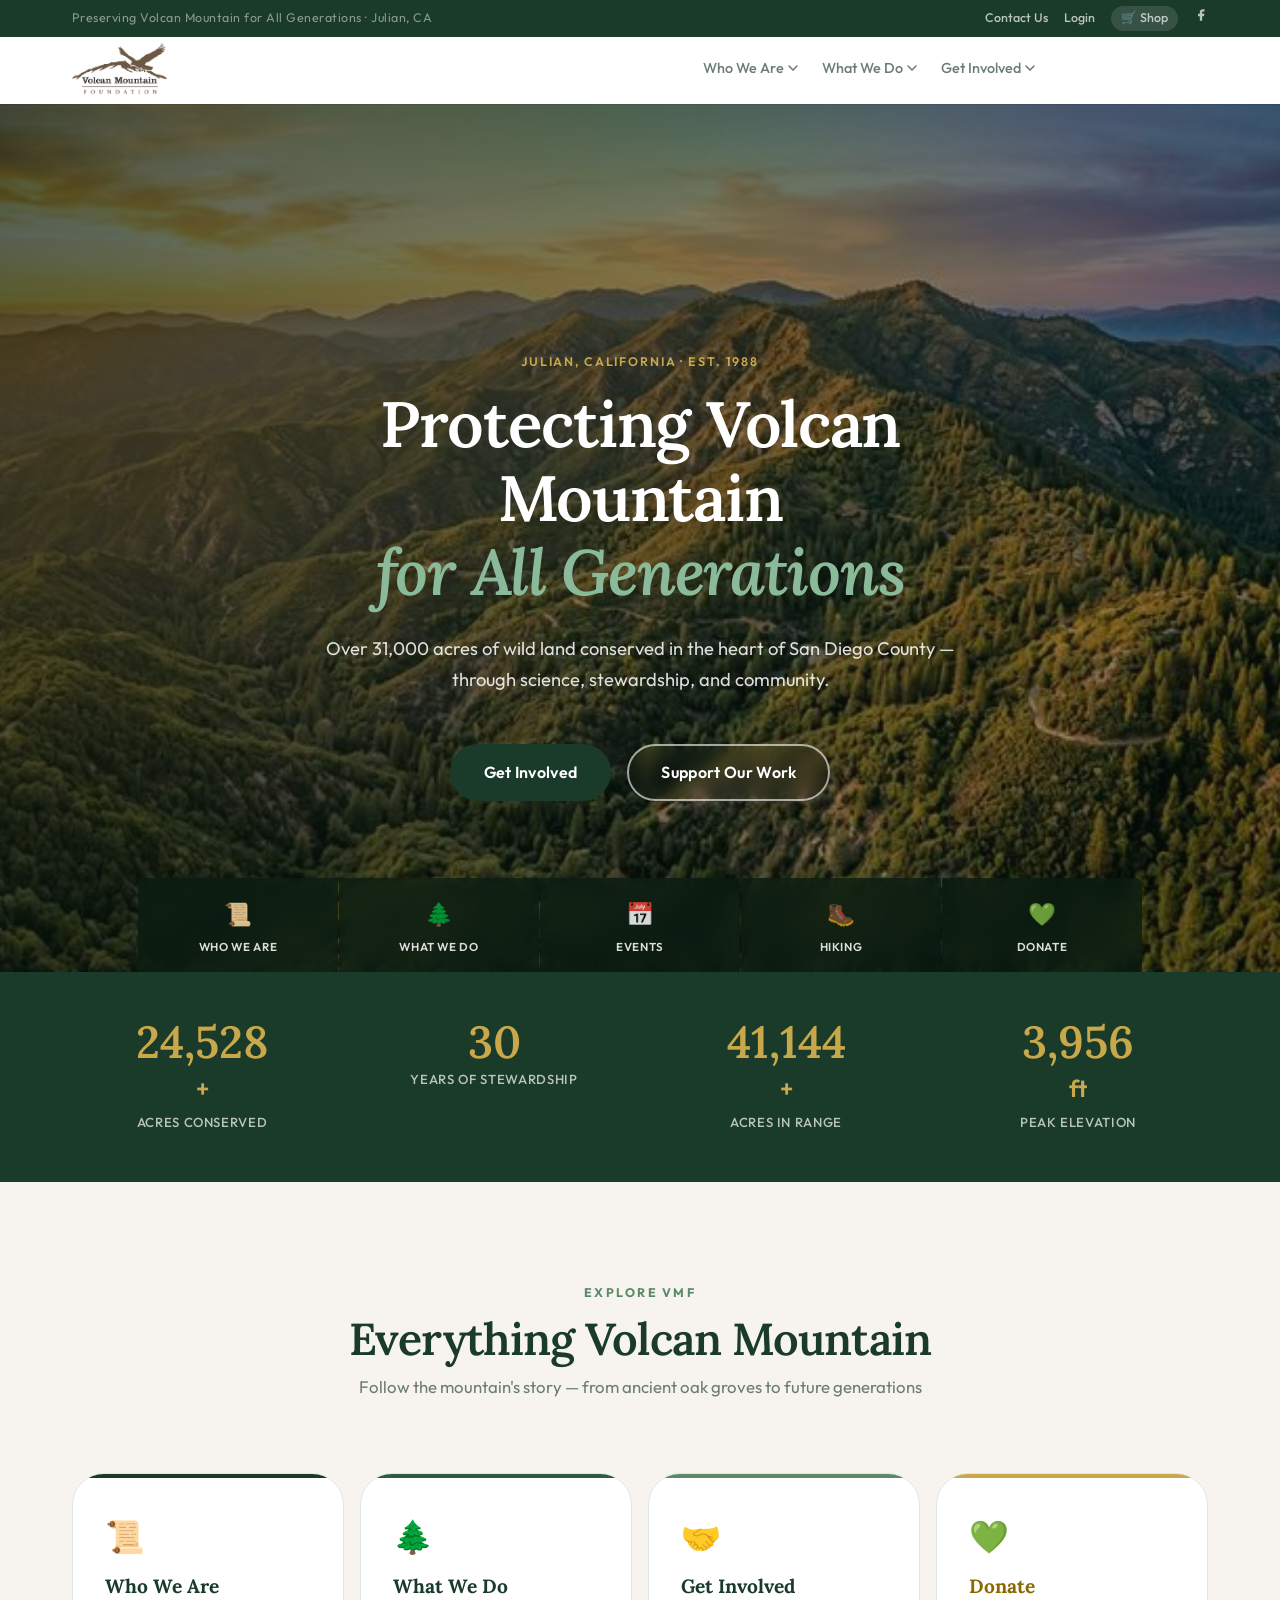
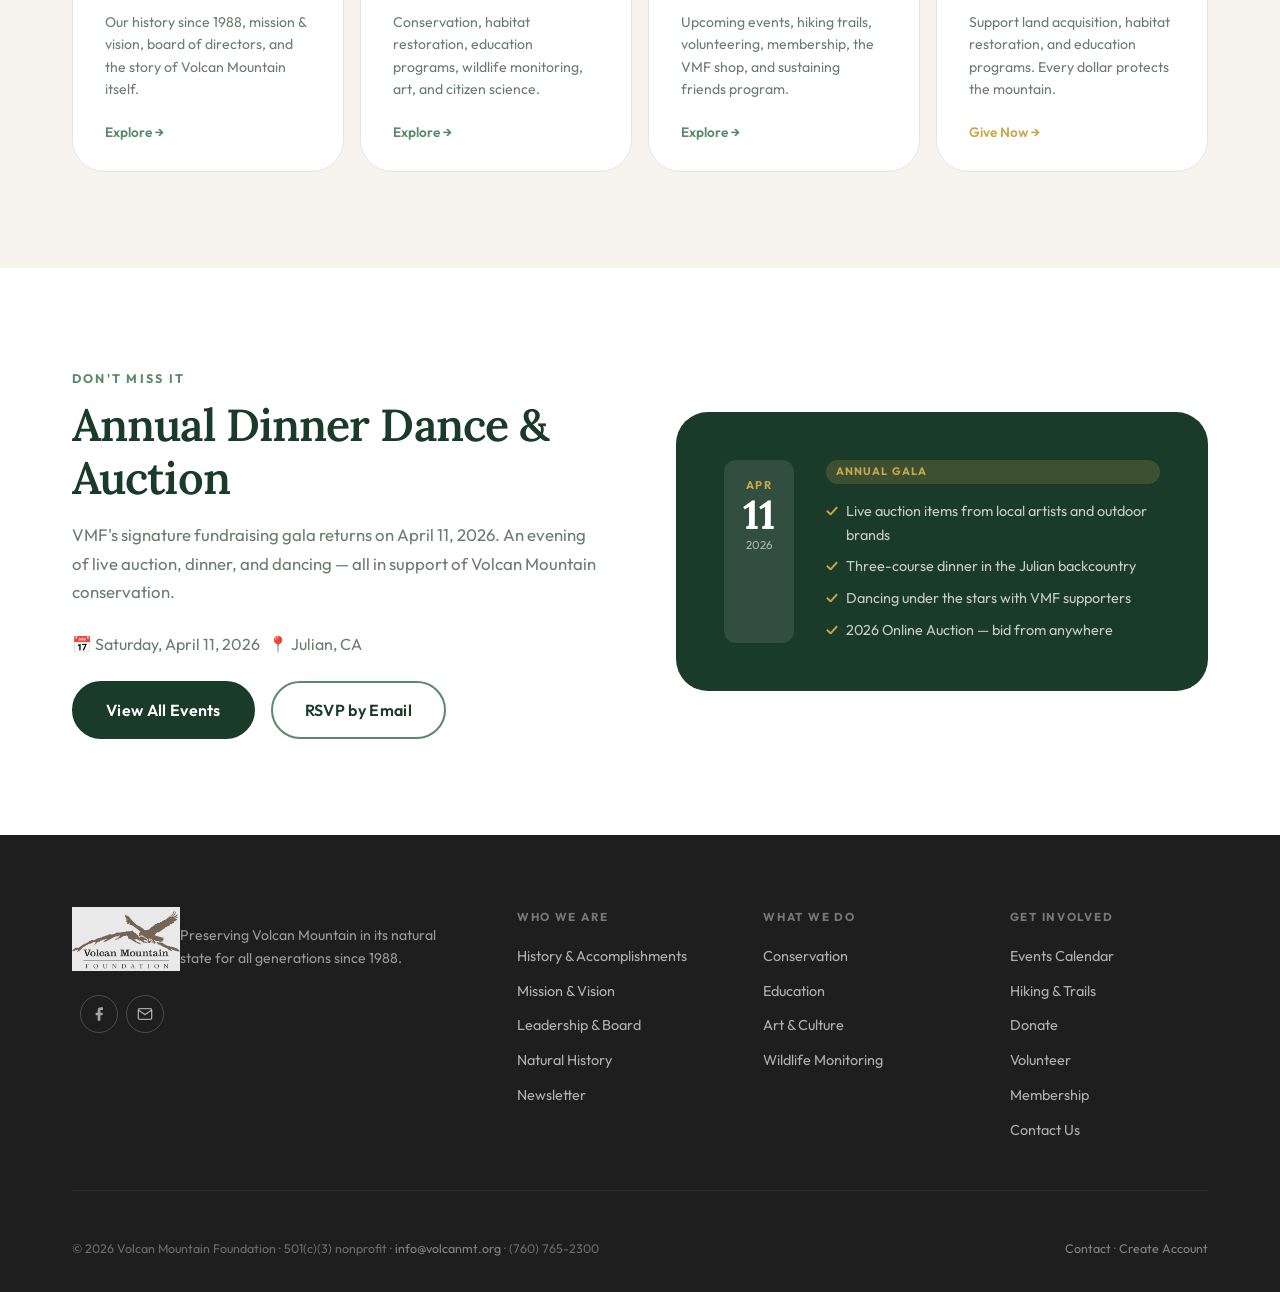
==== index.html @ 5ad91306 "Complete Volcan Mountain Foundation website redesign - Fill all content gaps from original site - In" ====
<!DOCTYPE html>
<html lang="en">
<head>
  <meta charset="UTF-8" />
  <meta name="viewport" content="width=device-width, initial-scale=1.0" />
  <title>Volcan Mountain Foundation | Preserving Volcan Mountain for All Generations</title>
  <meta name="description" content="The Volcan Mountain Foundation preserves Volcan Mountain in its natural state through land conservation, education, and stewardship in Julian, CA." />
  <link rel="stylesheet" href="style.css" />
  <link rel="preconnect" href="https://fonts.googleapis.com" />
  <link rel="preconnect" href="https://fonts.gstatic.com" crossorigin />
  <link href="https://fonts.googleapis.com/css2?family=Outfit:wght@300;400;500;600;700&family=Lora:ital,wght@0,400;0,600;1,400&display=swap" rel="stylesheet" />
</head>
<body>

  <!-- TOP BAR -->
  <div class="top-bar" id="top-bar">
    <div class="container top-bar-inner">
      <span class="top-bar-tagline">Preserving Volcan Mountain for All Generations · Julian, CA</span>
      <nav class="top-bar-links">
        <a href="contact.html" id="tb-contact">Contact Us</a>
        <a href="https://www.volcanmt.org/user/login" target="_blank" rel="noopener" id="tb-login">Login</a>
        <a href="get-involved.html#shop" class="top-bar-shop" id="tb-shop">🛒 Shop</a>
        <a href="https://www.facebook.com/VolcanMountain" target="_blank" rel="noopener" aria-label="Facebook" id="tb-fb">
          <svg width="14" height="14" viewBox="0 0 24 24" fill="currentColor"><path d="M18 2h-3a5 5 0 00-5 5v3H7v4h3v8h4v-8h3l1-4h-4V7a1 1 0 011-1h3z"/></svg>
        </a>
      </nav>
    </div>
  </div>

  <!-- HEADER / NAV -->
  <header class="site-header" id="site-header">
    <nav class="nav-container" aria-label="Main navigation">
      <a href="index.html" class="nav-logo" id="nav-logo">
        <img src="logo.jpeg" alt="Volcan Mountain Foundation" class="nav-logo-img" />
      </a>
      <button class="nav-toggle" id="nav-toggle" aria-label="Toggle navigation" aria-expanded="false">
        <span></span><span></span><span></span>
      </button>
      <ul class="nav-links" id="nav-links" role="list">
        <li class="nav-item has-mega" id="nav-who">
          <button class="nav-link nav-link--mega" aria-haspopup="true" aria-expanded="false" id="nav-who-btn">
            Who We Are <svg class="nav-caret" viewBox="0 0 10 6" fill="none"><path d="M1 1l4 4 4-4" stroke="currentColor" stroke-width="1.5" stroke-linecap="round"/></svg>
          </button>
          <div class="mega-menu" id="mega-who">
            <div class="mega-grid mega-grid--3">
              <div class="mega-col">
                <p class="mega-col-title">About the Foundation</p>
                <ul>
                  <li><a href="who-we-are.html#history" class="mega-link"><span class="mega-link-icon">📜</span><span><strong>History &amp; Accomplishments</strong><em>Founded 1988 · 31,000+ acres conserved</em></span></a></li>
                  <li><a href="who-we-are.html#mission" class="mega-link"><span class="mega-link-icon">🎯</span><span><strong>Mission, Vision &amp; Goals</strong><em>Why we preserve Volcan Mountain</em></span></a></li>
                  <li><a href="who-we-are.html#leadership" class="mega-link"><span class="mega-link-icon">👥</span><span><strong>Leadership &amp; Board</strong><em>Directors, staff &amp; contacts</em></span></a></li>
                  <li><a href="who-we-are.html#newsletter" class="mega-link"><span class="mega-link-icon">📬</span><span><strong>Volcan Voices Newsletter</strong><em>News &amp; updates from the mountain</em></span></a></li>
                </ul>
              </div>
              <div class="mega-col">
                <p class="mega-col-title">About Volcan Mountain</p>
                <ul>
                  <li><a href="who-we-are.html#natural-history" class="mega-link"><span class="mega-link-icon">🌿</span><span><strong>Natural History</strong><em>Oak woodland, wildlife &amp; watershed</em></span></a></li>
                  <li><a href="who-we-are.html#maps" class="mega-link"><span class="mega-link-icon">🗺️</span><span><strong>Maps &amp; Access</strong><em>Trail maps, directions &amp; permits</em></span></a></li>
                  <li><a href="who-we-are.html#sky-island" class="mega-link"><span class="mega-link-icon">🔭</span><span><strong>Sky Island Trail</strong><em>Interpretive trail with Pipe Scope views</em></span></a></li>
                  <li><a href="who-we-are.html#nature-center" class="mega-link"><span class="mega-link-icon">🏕️</span><span><strong>Nature Center</strong><em>VMF's hub for education &amp; stewardship</em></span></a></li>
                </ul>
              </div>
              <div class="mega-col mega-col--highlight">
                <p class="mega-col-title">Our Impact</p>
                <div class="mega-stat-list">
                  <div class="mega-stat"><span class="mega-stat-num">31,000+</span><span>acres conserved</span></div>
                  <div class="mega-stat"><span class="mega-stat-num">38</span><span>years of stewardship</span></div>
                  <div class="mega-stat"><span class="mega-stat-num">52,000</span><span>acre mountain range</span></div>
                </div>
                <a href="who-we-are.html" class="btn btn--primary btn--sm">Our Full Story →</a>
              </div>
            </div>
          </div>
        </li>
        <li class="nav-item has-mega" id="nav-what">
          <button class="nav-link nav-link--mega" aria-haspopup="true" aria-expanded="false" id="nav-what-btn">
            What We Do <svg class="nav-caret" viewBox="0 0 10 6" fill="none"><path d="M1 1l4 4 4-4" stroke="currentColor" stroke-width="1.5" stroke-linecap="round"/></svg>
          </button>
          <div class="mega-menu" id="mega-what">
            <div class="mega-grid mega-grid--3">
              <div class="mega-col">
                <p class="mega-col-title">Conservation &amp; Stewardship</p>
                <ul>
                  <li><a href="what-we-do.html#conservation" class="mega-link"><span class="mega-link-icon">🌲</span><span><strong>Preservation Overview</strong><em>Land acquisition &amp; habitat protection</em></span></a></li>
                  <li><a href="what-we-do.html#stewardship" class="mega-link"><span class="mega-link-icon">🔬</span><span><strong>Stewardship Planning</strong><em>Invasive species &amp; reforestation</em></span></a></li>
                  <li><a href="what-we-do.html#wildlife" class="mega-link"><span class="mega-link-icon">🦅</span><span><strong>Wildlife Monitoring</strong><em>Rare plants, birds &amp; citizen science</em></span></a></li>
                </ul>
              </div>
              <div class="mega-col">
                <p class="mega-col-title">Education &amp; Outreach</p>
                <ul>
                  <li><a href="what-we-do.html#education" class="mega-link"><span class="mega-link-icon">📚</span><span><strong>Education Overview</strong><em>K–12 programs &amp; field trips</em></span></a></li>
                  <li><a href="what-we-do.html#citizen-science" class="mega-link"><span class="mega-link-icon">🔭</span><span><strong>Citizen Science</strong><em>Community habitat surveys</em></span></a></li>
                </ul>
                <p class="mega-col-title" style="margin-top:1rem;">Art &amp; Culture</p>
                <ul>
                  <li><a href="what-we-do.html#art" class="mega-link"><span class="mega-link-icon">🎨</span><span><strong>Art &amp; Volcan Mountain</strong><em>Artists inspired by the landscape</em></span></a></li>
                  <li><a href="what-we-do.html#video" class="mega-link"><span class="mega-link-icon">🎬</span><span><strong>Volcan Stories (Video)</strong><em>Films about conservation</em></span></a></li>
                </ul>
              </div>
              <div class="mega-col mega-col--highlight">
                <p class="mega-col-title">Key Partners</p>
                <ul class="mega-partner-list">
                  <li>The Nature Conservancy</li>
                  <li>San Diego County Parks</li>
                  <li>US Forestry Service</li>
                  <li>AmeriCorps</li>
                  <li>San Dieguito River Park</li>
                  <li>Trust for Public Land</li>
                </ul>
                <a href="what-we-do.html" class="btn btn--primary btn--sm" style="margin-top:1rem;">Learn More →</a>
              </div>
            </div>
          </div>
        </li>
        <li class="nav-item has-mega" id="nav-get">
          <button class="nav-link nav-link--mega" aria-haspopup="true" aria-expanded="false" id="nav-get-btn">
            Get Involved <svg class="nav-caret" viewBox="0 0 10 6" fill="none"><path d="M1 1l4 4 4-4" stroke="currentColor" stroke-width="1.5" stroke-linecap="round"/></svg>
          </button>
          <div class="mega-menu" id="mega-get">
            <div class="mega-grid mega-grid--3">
              <div class="mega-col">
                <p class="mega-col-title">Things to Do</p>
                <ul>
                  <li><a href="get-involved.html#events" class="mega-link"><span class="mega-link-icon">📅</span><span><strong>Events Calendar</strong><em>Hikes, workshops &amp; fundraisers</em></span></a></li>
                  <li><a href="get-involved.html#hiking" class="mega-link"><span class="mega-link-icon">🥾</span><span><strong>Hiking Volcan Mountain</strong><em>Trail guides &amp; conditions</em></span></a></li>
                  <li><a href="get-involved.html#nature-center" class="mega-link"><span class="mega-link-icon">🏕️</span><span><strong>Visit the Nature Center</strong><em>Open to families &amp; groups</em></span></a></li>
                </ul>
              </div>
              <div class="mega-col">
                <p class="mega-col-title">Ways to Help</p>
                <ul>
                  <li><a href="donate.html" class="mega-link mega-link--green"><span class="mega-link-icon">💚</span><span><strong>Donate Now</strong><em>Support conservation &amp; education</em></span></a></li>
                  <li><a href="get-involved.html#membership" class="mega-link"><span class="mega-link-icon">🤝</span><span><strong>Membership</strong><em>Join the VMF community</em></span></a></li>
                  <li><a href="get-involved.html#volunteer" class="mega-link"><span class="mega-link-icon">🌱</span><span><strong>Volunteer</strong><em>Trail days, planting &amp; surveys</em></span></a></li>
                  <li><a href="get-involved.html#sustaining" class="mega-link"><span class="mega-link-icon">⭐</span><span><strong>Sustaining Friends</strong><em>Monthly giving program</em></span></a></li>
                  <li><a href="get-involved.html#shop" class="mega-link"><span class="mega-link-icon">🛍️</span><span><strong>Shop VMF</strong><em>Apparel, prints &amp; gifts</em></span></a></li>
                </ul>
              </div>
              <div class="mega-col mega-col--cta">
                <p class="mega-col-title">Featured Event</p>
                <div class="mega-event-card">
                  <span class="mega-event-date">APR 11, 2026</span>
                  <h4>Annual Dinner Dance &amp; Auction</h4>
                  <p>VMF's signature gala — live auction, dinner, and dancing in Julian, CA.</p>
                  <a href="get-involved.html#events" class="btn btn--primary btn--sm">RSVP Now →</a>
                </div>
              </div>
            </div>
          </div>
        </li>
        <li class="nav-item"><a href="get-involved.html#events" class="nav-link">Events</a></li>
        <li class="nav-item"><a href="donate.html" class="nav-link nav-link--donate">Donate</a></li>
      </ul>
    </nav>
  </header>

  <!-- HERO -->
  <section class="hero" id="home">
    <div class="hero-image">
      <img src="hero.png" alt="Aerial view of Volcan Mountain range at golden hour" loading="eager" />
      <div class="hero-overlay"></div>
    </div>
    <div class="hero-content">
      <p class="hero-eyebrow">Julian, California · Est. 1988</p>
      <h1 class="hero-title">Protecting Volcan Mountain<br /><em>for All Generations</em></h1>
      <p class="hero-lead">Over 31,000 acres of wild land conserved in the heart of San Diego County — through science, stewardship, and community.</p>
      <div class="hero-actions">
        <a href="get-involved.html" class="btn btn--primary btn--lg">Get Involved</a>
        <a href="donate.html" class="btn btn--outline-light btn--lg">Support Our Work</a>
      </div>
    </div>
    <div class="hero-quick-access">
      <a href="who-we-are.html" class="quick-tile"><span class="qt-icon">📜</span><span class="qt-label">Who We Are</span></a>
      <a href="what-we-do.html" class="quick-tile"><span class="qt-icon">🌲</span><span class="qt-label">What We Do</span></a>
      <a href="get-involved.html#events" class="quick-tile"><span class="qt-icon">📅</span><span class="qt-label">Events</span></a>
      <a href="get-involved.html#hiking" class="quick-tile"><span class="qt-icon">🥾</span><span class="qt-label">Hiking</span></a>
      <a href="donate.html" class="quick-tile"><span class="qt-icon">💚</span><span class="qt-label">Donate</span></a>
    </div>
  </section>

  <!-- STATS -->
  <section class="stats-strip">
    <div class="container">
      <div class="stats-grid">
        <div class="stat-item"><span class="stat-number" data-target="31000">0</span><span class="stat-unit">+</span><span class="stat-label">Acres Conserved</span></div>
        <div class="stat-item"><span class="stat-number" data-target="38">0</span><span class="stat-label">Years of Stewardship</span></div>
        <div class="stat-item"><span class="stat-number" data-target="52000">0</span><span class="stat-unit">+</span><span class="stat-label">Acres in Range</span></div>
        <div class="stat-item"><span class="stat-number" data-target="5000">0</span><span class="stat-unit">ft</span><span class="stat-label">Peak Elevation</span></div>
      </div>
    </div>
  </section>

  <!-- HOME GATEWAY CARDS -->
  <section class="section gateway-section">
    <div class="container">
      <div class="section-header">
        <p class="section-eyebrow">Explore VMF</p>
        <h2 class="section-title">Everything Volcan Mountain</h2>
        <p class="section-subtitle">Follow the mountain's story — from ancient oak groves to future generations</p>
      </div>
      <div class="gateway-grid">
        <a href="who-we-are.html" class="gateway-card" id="gw-who" style="--gw-color:#1a3a2a;">
          <div class="gateway-card-body">
            <span class="gateway-icon">📜</span>
            <h3>Who We Are</h3>
            <p>Our history since 1988, mission &amp; vision, board of directors, and the story of Volcan Mountain itself.</p>
            <span class="gateway-link">Explore →</span>
          </div>
        </a>
        <a href="what-we-do.html" class="gateway-card" id="gw-what" style="--gw-color:#2d5c42;">
          <div class="gateway-card-body">
            <span class="gateway-icon">🌲</span>
            <h3>What We Do</h3>
            <p>Conservation, habitat restoration, education programs, wildlife monitoring, art, and citizen science.</p>
            <span class="gateway-link">Explore →</span>
          </div>
        </a>
        <a href="get-involved.html" class="gateway-card" id="gw-get" style="--gw-color:#5a8a6a;">
          <div class="gateway-card-body">
            <span class="gateway-icon">🤝</span>
            <h3>Get Involved</h3>
            <p>Upcoming events, hiking trails, volunteering, membership, the VMF shop, and sustaining friends program.</p>
            <span class="gateway-link">Explore →</span>
          </div>
        </a>
        <a href="donate.html" class="gateway-card gateway-card--donate" id="gw-donate" style="--gw-color:#c8a84b;">
          <div class="gateway-card-body">
            <span class="gateway-icon">💚</span>
            <h3>Donate</h3>
            <p>Support land acquisition, habitat restoration, and education programs. Every dollar protects the mountain.</p>
            <span class="gateway-link">Give Now →</span>
          </div>
        </a>
      </div>
    </div>
  </section>

  <!-- FEATURED EVENT -->
  <section class="section featured-event-section">
    <div class="container">
      <div class="featured-event-grid">
        <div class="featured-event-text fade-in-up">
          <p class="section-eyebrow">Don't Miss It</p>
          <h2 class="section-title">Annual Dinner Dance &amp; Auction</h2>
          <p class="section-lead">VMF's signature fundraising gala returns on April 11, 2026. An evening of live auction, dinner, and dancing — all in support of Volcan Mountain conservation.</p>
          <div class="event-meta" style="margin:1.5rem 0;">
            <span class="event-meta-item" style="font-size:1rem; color:var(--clr-text-muted);">📅 Saturday, April 11, 2026</span>
            <span class="event-meta-item" style="font-size:1rem; color:var(--clr-text-muted);">📍 Julian, CA</span>
          </div>
          <div style="display:flex;gap:1rem;flex-wrap:wrap;">
            <a href="get-involved.html#events" class="btn btn--primary btn--lg">View All Events</a>
            <a href="mailto:info@volcanmt.org?subject=Annual Dinner Dance" class="btn btn--outline btn--lg">RSVP by Email</a>
          </div>
        </div>
        <div class="featured-event-card fade-in-up">
          <div class="fec-date-block">
            <span>APR</span>
            <strong>11</strong>
            <span>2026</span>
          </div>
          <div class="fec-details">
            <span class="event-tag event-tag--gala">Annual Gala</span>
            <p>Live auction items from local artists and outdoor brands</p>
            <p>Three-course dinner in the Julian backcountry</p>
            <p>Dancing under the stars with VMF supporters</p>
            <p>2026 Online Auction — bid from anywhere</p>
          </div>
        </div>
      </div>
    </div>
  </section>

  <!-- FOOTER -->
  <footer class="site-footer">
    <div class="container">
      <div class="footer-grid">
        <div class="footer-brand">
          <a href="index.html" class="nav-logo footer-logo">
            <img src="logo.jpeg" alt="Volcan Mountain Foundation" class="nav-logo-img footer-logo-img" />
          <p class="footer-mission">Preserving Volcan Mountain in its natural state for all generations since 1988.</p>
          <div class="footer-social">
            <a href="https://facebook.com/VolcanMountain" target="_blank" rel="noopener" class="social-link" aria-label="Facebook"><svg viewBox="0 0 24 24" fill="currentColor"><path d="M18 2h-3a5 5 0 00-5 5v3H7v4h3v8h4v-8h3l1-4h-4V7a1 1 0 011-1h3z"/></svg></a>
            <a href="mailto:info@volcanmt.org" class="social-link" aria-label="Email"><svg viewBox="0 0 24 24" fill="none" stroke="currentColor" stroke-width="2"><path d="M4 4h16c1.1 0 2 .9 2 2v12c0 1.1-.9 2-2 2H4c-1.1 0-2-.9-2-2V6c0-1.1.9-2 2-2z"/><polyline points="22,6 12,13 2,6"/></svg></a>
          </div>
        </div>
        <nav class="footer-nav"><h3 class="footer-nav-title">Who We Are</h3><ul role="list"><li><a href="who-we-are.html#history">History &amp; Accomplishments</a></li><li><a href="who-we-are.html#mission">Mission &amp; Vision</a></li><li><a href="who-we-are.html#leadership">Leadership &amp; Board</a></li><li><a href="who-we-are.html#natural-history">Natural History</a></li><li><a href="who-we-are.html#newsletter">Newsletter</a></li></ul></nav>
        <nav class="footer-nav"><h3 class="footer-nav-title">What We Do</h3><ul role="list"><li><a href="what-we-do.html#conservation">Conservation</a></li><li><a href="what-we-do.html#education">Education</a></li><li><a href="what-we-do.html#art">Art &amp; Culture</a></li><li><a href="what-we-do.html#wildlife">Wildlife Monitoring</a></li></ul></nav>
        <nav class="footer-nav"><h3 class="footer-nav-title">Get Involved</h3><ul role="list"><li><a href="get-involved.html#events">Events Calendar</a></li><li><a href="get-involved.html#hiking">Hiking &amp; Trails</a></li><li><a href="donate.html">Donate</a></li><li><a href="get-involved.html#volunteer">Volunteer</a></li><li><a href="get-involved.html#membership">Membership</a></li><li><a href="contact.html">Contact Us</a></li></ul></nav>
      </div>
      <div class="footer-bottom">
        <p>© 2026 Volcan Mountain Foundation · 501(c)(3) nonprofit · <a href="mailto:info@volcanmt.org">info@volcanmt.org</a> · (760) 765-2300</p>
        <p><a href="contact.html">Contact</a> · <a href="contact.html#register">Create Account</a></p>
      </div>
    </div>
  </footer>

  <script src="main.js"></script>
</body>
</html>
---- style.css ----
/* ============================================================
   VOLCAN MOUNTAIN FOUNDATION — Design System & Stylesheet
   ============================================================ */

/* ── Design Tokens ──────────────────────────────────────────── */
:root {
  /* Colors */
  --clr-forest:      #1a3a2a;       /* Deep forest green */
  --clr-forest-mid:  #2d5c42;       /* Mid forest */
  --clr-sage:        #5a8a6a;       /* Sage green */
  --clr-sage-light:  #8aba9a;       /* Light sage */
  --clr-moss:        #d4e8da;       /* Pale moss */
  --clr-stone:       #8b7355;       /* Warm stone */
  --clr-earth:       #c4a882;       /* Earth tan */
  --clr-sky:         #6b9db8;       /* Mountain sky */
  --clr-gold:        #c8a84b;       /* Autumn gold accent */
  --clr-cream:       #f7f4ef;       /* Off-white cream */
  --clr-white:       #ffffff;
  --clr-charcoal:    #1e1e1e;
  --clr-text:        #2e3a32;       /* Dark forest text */
  --clr-text-muted:  #6b7c72;
  --clr-border:      #dde8e2;

  /* Typography */
  --font-heading:    'Lora', Georgia, serif;
  --font-body:       'Outfit', system-ui, -apple-system, sans-serif;

  /* Spacing */
  --space-xs:   0.25rem;
  --space-sm:   0.5rem;
  --space-md:   1rem;
  --space-lg:   1.5rem;
  --space-xl:   2rem;
  --space-2xl:  3rem;
  --space-3xl:  4.5rem;
  --space-4xl:  6rem;

  /* Radius */
  --radius-sm:  6px;
  --radius-md:  12px;
  --radius-lg:  20px;
  --radius-xl:  32px;

  /* Shadows */
  --shadow-sm:  0 1px 3px rgba(26,58,42,0.08), 0 1px 2px rgba(26,58,42,0.04);
  --shadow-md:  0 4px 16px rgba(26,58,42,0.10), 0 2px 6px rgba(26,58,42,0.06);
  --shadow-lg:  0 12px 40px rgba(26,58,42,0.14), 0 4px 12px rgba(26,58,42,0.08);
  --shadow-xl:  0 24px 64px rgba(26,58,42,0.18);

  /* Transitions */
  --transition: 0.25s cubic-bezier(0.4, 0, 0.2, 1);
  --transition-slow: 0.5s cubic-bezier(0.4, 0, 0.2, 1);

  /* Layout */
  --max-width:  1200px;
  --nav-height: 72px;
}

/* ── Reset & Base ───────────────────────────────────────────── */
*, *::before, *::after { box-sizing: border-box; margin: 0; padding: 0; }

html {
  scroll-behavior: smooth;
  -webkit-text-size-adjust: 100%;
}

body {
  font-family: var(--font-body);
  font-size: 1rem;
  line-height: 1.65;
  color: var(--clr-text);
  background: var(--clr-white);
  -webkit-font-smoothing: antialiased;
  overflow-x: hidden;
}

img { display: block; max-width: 100%; height: auto; }
a { color: inherit; text-decoration: none; }
button { cursor: pointer; font-family: inherit; border: none; background: none; }
input, textarea, select { font-family: inherit; }
ul, ol { list-style: none; }

.visually-hidden {
  position: absolute;
  width: 1px; height: 1px;
  padding: 0; margin: -1px;
  overflow: hidden; clip: rect(0,0,0,0);
  white-space: nowrap; border: 0;
}

.container {
  max-width: var(--max-width);
  margin: 0 auto;
  padding: 0 var(--space-xl);
}

/* ── Buttons ────────────────────────────────────────────────── */
.btn {
  display: inline-flex;
  align-items: center;
  gap: var(--space-sm);
  padding: 0.65rem 1.5rem;
  font-size: 0.9rem;
  font-weight: 600;
  letter-spacing: 0.02em;
  border-radius: 100px;
  transition: all var(--transition);
  white-space: nowrap;
  border: 2px solid transparent;
  position: relative;
  overflow: hidden;
}

.btn::after {
  content: '';
  position: absolute;
  inset: 0;
  background: white;
  opacity: 0;
  transition: opacity var(--transition);
}

.btn:hover::after { opacity: 0.08; }
.btn:active { transform: scale(0.98); }

.btn--primary {
  background: var(--clr-forest);
  color: var(--clr-white);
  border-color: var(--clr-forest);
}

.btn--primary:hover {
  background: var(--clr-forest-mid);
  border-color: var(--clr-forest-mid);
  transform: translateY(-1px);
  box-shadow: 0 6px 20px rgba(26,58,42,0.30);
}

.btn--outline {
  background: transparent;
  color: var(--clr-forest);
  border-color: var(--clr-sage);
}

.btn--outline:hover {
  background: var(--clr-forest);
  color: var(--clr-white);
  border-color: var(--clr-forest);
}

.btn--outline-light {
  background: transparent;
  color: var(--clr-white);
  border-color: rgba(255,255,255,0.6);
  backdrop-filter: blur(8px);
}

.btn--outline-light:hover {
  background: rgba(255,255,255,0.15);
  border-color: var(--clr-white);
}

.btn--ghost {
  background: transparent;
  color: var(--clr-forest);
  border-color: transparent;
  padding-left: 0; padding-right: 0;
}

.btn--ghost:hover { color: var(--clr-sage); }
.btn--ghost::after { display: none; }

.btn--lg { padding: 0.85rem 2rem; font-size: 1rem; }
.btn--sm { padding: 0.45rem 1rem; font-size: 0.82rem; }
.btn--full { width: 100%; justify-content: center; }

.btn-spinner {
  width: 18px; height: 18px;
  animation: spin 1s linear infinite;
}

.btn-spinner.hidden { display: none; }

@keyframes spin { to { transform: rotate(360deg); } }

/* ── Navigation ─────────────────────────────────────────────── */
.site-header {
  position: sticky;
  top: 0;
  left: 0; right: 0;
  z-index: 1000;
  height: var(--nav-height);
  background: var(--clr-white);
  box-shadow: 0 1px 0 rgba(0,0,0,0.08);
  transition: box-shadow var(--transition);
}

.site-header.scrolled {
  box-shadow: var(--shadow-sm);
}

.nav-logo,
.nav-link { color: var(--clr-forest); }
.nav-link--mega { color: var(--clr-text-muted) !important; }
.nav-link--mega:hover { color: var(--clr-forest) !important; }

.nav-container {
  display: flex;
  align-items: center;
  justify-content: space-between;
  height: 100%;
  max-width: var(--max-width);
  margin: 0 auto;
  padding: 0 var(--space-xl);
}

.nav-logo {
  display: flex;
  align-items: center;
  text-decoration: none;
  transition: opacity var(--transition);
  flex-shrink: 0;
}

.nav-logo:hover { opacity: 0.85; }

.nav-logo-img {
  height: 56px;
  width: auto;
  display: block;
  object-fit: contain;
}

.footer-logo-img {
  height: 64px;
  width: auto;
  /* mix-blend-mode makes white background disappear on the dark footer */
  mix-blend-mode: screen;
  opacity: 0.9;
}

.logo-mark {
  width: 36px; height: 32px;
  flex-shrink: 0;
}

.logo-mark svg { width: 100%; height: 100%; }

.logo-text {
  display: flex;
  flex-direction: column;
  line-height: 1.1;
}

.logo-name {
  font-family: var(--font-heading);
  font-size: 1.05rem;
  font-weight: 600;
  letter-spacing: -0.01em;
}

.logo-sub {
  font-size: 0.7rem;
  font-weight: 400;
  letter-spacing: 0.08em;
  text-transform: uppercase;
  opacity: 0.8;
}

.nav-links {
  display: flex;
  align-items: center;
  gap: var(--space-lg);
}

.nav-link {
  font-size: 0.9rem;
  font-weight: 500;
  color: rgba(255,255,255,0.9);
  transition: color var(--transition);
  position: relative;
}

.nav-link::after {
  content: '';
  position: absolute;
  bottom: -4px; left: 0; right: 0;
  height: 2px;
  background: var(--clr-gold);
  transform: scaleX(0);
  transition: transform var(--transition);
  border-radius: 1px;
}

.nav-link:hover { color: var(--clr-white); }
.nav-link:hover::after { transform: scaleX(1); }

.nav-link--donate {
  background: rgba(255,255,255,0.15);
  border: 1.5px solid rgba(255,255,255,0.5);
  padding: 0.35rem 1rem;
  border-radius: 100px;
  color: var(--clr-white) !important;
  font-weight: 600;
  backdrop-filter: blur(8px);
}

.nav-link--donate:hover {
  background: var(--clr-white);
  color: var(--clr-forest) !important;
  border-color: var(--clr-white);
}

.nav-link--donate::after { display: none !important; }

.site-header.scrolled .nav-link { color: var(--clr-text-muted); }
.site-header.scrolled .nav-link:hover { color: var(--clr-forest); }
.site-header.scrolled .nav-link--donate {
  background: var(--clr-forest);
  border-color: var(--clr-forest);
  color: var(--clr-white) !important;
}

.nav-toggle {
  display: none;
  flex-direction: column;
  gap: 5px;
  width: 36px;
  padding: 6px;
  color: var(--clr-white);
}

.nav-toggle span {
  display: block;
  height: 2px;
  background: currentColor;
  border-radius: 2px;
  transition: all var(--transition);
}

/* ── Hero ───────────────────────────────────────────────────── */
.hero {
  position: relative;
  min-height: 100svh;
  display: flex;
  align-items: center;
  overflow: hidden;
}

.hero-image {
  position: absolute;
  inset: 0;
  z-index: 0;
}

.hero-image img {
  width: 100%; height: 100%;
  object-fit: cover;
  object-position: center;
  transform: scale(1.05);
  transition: transform 8s ease-out;
}

.hero:hover .hero-image img { transform: scale(1.0); }

.hero-overlay {
  position: absolute;
  inset: 0;
  background: linear-gradient(
    135deg,
    rgba(10,28,18,0.72) 0%,
    rgba(10,28,18,0.45) 50%,
    rgba(10,28,18,0.25) 100%
  );
}

.hero-content {
  position: relative;
  z-index: 1;
  max-width: 700px;
  padding: var(--space-4xl) var(--space-xl);
  padding-top: calc(var(--nav-height) + var(--space-4xl));
  margin: 0 auto;
  text-align: center;
}

.hero-eyebrow {
  display: inline-block;
  font-size: 0.78rem;
  font-weight: 600;
  letter-spacing: 0.15em;
  text-transform: uppercase;
  color: var(--clr-gold);
  margin-bottom: var(--space-md);
}

.hero-title {
  font-family: var(--font-heading);
  font-size: clamp(2.2rem, 6vw, 4rem);
  font-weight: 600;
  line-height: 1.15;
  color: var(--clr-white);
  margin-bottom: var(--space-lg);
  letter-spacing: -0.02em;
}

.hero-title em {
  font-style: italic;
  color: var(--clr-sage-light);
}

.hero-lead {
  font-size: clamp(1rem, 2vw, 1.15rem);
  color: rgba(255,255,255,0.85);
  margin-bottom: var(--space-2xl);
  line-height: 1.7;
}

.hero-actions {
  display: flex;
  gap: var(--space-md);
  justify-content: center;
  flex-wrap: wrap;
}

.hero-scroll-hint {
  position: absolute;
  bottom: var(--space-xl);
  left: 50%;
  transform: translateX(-50%);
  z-index: 1;
  display: flex;
  flex-direction: column;
  align-items: center;
  gap: var(--space-xs);
  color: rgba(255,255,255,0.6);
  font-size: 0.75rem;
  letter-spacing: 0.08em;
  animation: bounce 2s ease-in-out infinite;
}

@keyframes bounce {
  0%, 100% { transform: translateX(-50%) translateY(0); }
  50% { transform: translateX(-50%) translateY(6px); }
}

/* ── Stats Strip ─────────────────────────────────────────────── */
.stats-strip {
  background: var(--clr-forest);
  color: var(--clr-white);
  padding: var(--space-2xl) 0;
}

.stats-grid {
  display: grid;
  grid-template-columns: repeat(4, 1fr);
  gap: var(--space-xl);
  text-align: center;
}

.stat-item {
  display: flex;
  flex-direction: column;
  align-items: center;
  gap: var(--space-xs);
}

.stat-number {
  font-family: var(--font-heading);
  font-size: clamp(2rem, 4vw, 2.8rem);
  font-weight: 600;
  color: var(--clr-gold);
  line-height: 1;
}

.stat-unit {
  font-size: 1.5rem;
  color: var(--clr-gold);
  font-weight: 600;
}

.stat-label {
  font-size: 0.82rem;
  font-weight: 500;
  letter-spacing: 0.05em;
  text-transform: uppercase;
  color: rgba(255,255,255,0.7);
}

/* ── Section Basics ──────────────────────────────────────────── */
.section {
  padding: var(--space-4xl) 0;
}

.section-header {
  text-align: center;
  margin-bottom: var(--space-3xl);
}

.section-eyebrow {
  display: inline-block;
  font-size: 0.78rem;
  font-weight: 700;
  letter-spacing: 0.18em;
  text-transform: uppercase;
  color: var(--clr-sage);
  margin-bottom: var(--space-sm);
}

.section-eyebrow--light { color: rgba(255,255,255,0.7); }
.section-eyebrow--green { color: var(--clr-sage); }

.section-title {
  font-family: var(--font-heading);
  font-size: clamp(1.8rem, 4vw, 2.8rem);
  font-weight: 600;
  line-height: 1.2;
  color: var(--clr-forest);
  letter-spacing: -0.02em;
}

.section-title--light { color: var(--clr-white); }

.section-subtitle {
  margin-top: var(--space-sm);
  color: var(--clr-text-muted);
  font-size: 1.05rem;
}

/* ── About ───────────────────────────────────────────────────── */
.about-section { background: var(--clr-white); }

.about-grid {
  display: grid;
  grid-template-columns: 1fr 1fr;
  gap: var(--space-3xl);
  align-items: start;
}

.about-text p {
  color: var(--clr-text-muted);
  margin-bottom: var(--space-md);
  font-size: 1.02rem;
}

.about-lead {
  font-size: 1.1rem !important;
  color: var(--clr-text) !important;
  font-weight: 400;
}

.about-text .btn { margin-top: var(--space-md); }

.about-mission-card {
  background: var(--clr-cream);
  border-radius: var(--radius-lg);
  padding: var(--space-2xl);
  border: 1px solid var(--clr-border);
}

.mission-quote {
  position: relative;
  margin-bottom: var(--space-xl);
}

.quote-icon {
  width: 48px; height: 36px;
  position: absolute;
  top: -8px; left: -8px;
  opacity: 0.8;
}

.mission-quote p {
  font-family: var(--font-heading);
  font-size: 1.3rem;
  font-style: italic;
  color: var(--clr-forest);
  line-height: 1.5;
  padding-left: var(--space-sm);
  margin-bottom: var(--space-sm);
}

.mission-quote cite {
  font-size: 0.82rem;
  color: var(--clr-text-muted);
  font-style: normal;
  font-weight: 500;
}

.mission-pillars {
  display: grid;
  grid-template-columns: 1fr 1fr;
  gap: var(--space-sm);
}

.pillar {
  display: flex;
  align-items: center;
  gap: var(--space-sm);
  background: var(--clr-white);
  padding: var(--space-sm) var(--space-md);
  border-radius: var(--radius-sm);
  font-size: 0.85rem;
  font-weight: 500;
  color: var(--clr-text);
  border: 1px solid var(--clr-border);
  transition: all var(--transition);
}

.pillar:hover {
  border-color: var(--clr-sage);
  background: var(--clr-moss);
  transform: translateY(-2px);
  box-shadow: var(--shadow-sm);
}

.pillar-icon { font-size: 1.1rem; }

/* ── Conservation ─────────────────────────────────────────────── */
.conservation-section {
  position: relative;
  padding: var(--space-4xl) 0;
  overflow: hidden;
}

.conservation-bg {
  position: absolute;
  inset: 0;
  z-index: 0;
}

.conservation-bg img {
  width: 100%; height: 100%;
  object-fit: cover;
  object-position: center;
  filter: brightness(0.45) saturate(0.8);
}

.conservation-overlay {
  position: absolute;
  inset: 0;
  background: linear-gradient(to bottom, rgba(10,28,18,0.5), rgba(10,28,18,0.8));
}

.conservation-content {
  position: relative;
  z-index: 1;
}

.conservation-content .section-eyebrow,
.conservation-content .section-title {
  text-align: center;
  display: block;
  margin-bottom: var(--space-sm);
}

.conservation-content .section-title {
  margin-bottom: var(--space-3xl);
}

.conservation-cards {
  display: grid;
  grid-template-columns: repeat(3, 1fr);
  gap: var(--space-lg);
}

.conservation-card {
  background: rgba(255,255,255,0.08);
  backdrop-filter: blur(16px);
  border: 1px solid rgba(255,255,255,0.15);
  border-radius: var(--radius-lg);
  padding: var(--space-xl);
  color: var(--clr-white);
  transition: all var(--transition);
}

.conservation-card:hover {
  background: rgba(255,255,255,0.14);
  border-color: rgba(255,255,255,0.30);
  transform: translateY(-4px);
  box-shadow: var(--shadow-xl);
}

.conservation-card-icon {
  font-size: 2rem;
  margin-bottom: var(--space-md);
}

.conservation-card h3 {
  font-family: var(--font-heading);
  font-size: 1.2rem;
  font-weight: 600;
  margin-bottom: var(--space-sm);
  color: var(--clr-white);
}

.conservation-card p {
  font-size: 0.92rem;
  line-height: 1.65;
  color: rgba(255,255,255,0.78);
}

/* ── Education ───────────────────────────────────────────────── */
.education-section { background: var(--clr-cream); }

.education-grid {
  display: grid;
  grid-template-columns: 1fr 1fr;
  gap: var(--space-3xl);
  align-items: center;
}

.education-image {
  border-radius: var(--radius-xl);
  overflow: hidden;
  box-shadow: var(--shadow-xl);
  position: relative;
}

.education-image::after {
  content: '';
  position: absolute;
  inset: 0;
  border-radius: var(--radius-xl);
  box-shadow: inset 0 0 0 1px rgba(26,58,42,0.1);
}

.education-image img {
  width: 100%; height: 480px;
  object-fit: cover;
  transition: transform var(--transition-slow);
}

.education-image:hover img { transform: scale(1.03); }

.education-text .section-eyebrow,
.education-text .section-title { text-align: left; }

.education-text .section-title { margin-bottom: var(--space-lg); }

.education-text > p {
  color: var(--clr-text-muted);
  margin-bottom: var(--space-xl);
  font-size: 1.02rem;
}

.education-list {
  display: flex;
  flex-direction: column;
  gap: var(--space-md);
  margin-bottom: var(--space-xl);
}

.education-list li {
  display: flex;
  gap: var(--space-md);
  align-items: flex-start;
  font-size: 0.95rem;
  color: var(--clr-text-muted);
}

.edu-bullet {
  flex-shrink: 0;
  width: 8px; height: 8px;
  border-radius: 50%;
  background: var(--clr-sage);
  margin-top: 8px;
}

.education-list strong { color: var(--clr-forest); }

/* ── Events ──────────────────────────────────────────────────── */
.events-section { background: var(--clr-white); }

.events-grid {
  display: grid;
  grid-template-columns: 2fr 1fr;
  grid-template-rows: auto auto;
  gap: var(--space-lg);
}

.event-card {
  background: var(--clr-white);
  border: 1px solid var(--clr-border);
  border-radius: var(--radius-lg);
  padding: var(--space-xl);
  display: flex;
  gap: var(--space-lg);
  align-items: flex-start;
  transition: all var(--transition);
  position: relative;
  overflow: hidden;
}

.event-card:hover {
  border-color: var(--clr-sage);
  box-shadow: var(--shadow-md);
  transform: translateY(-2px);
}

.event-card--featured {
  grid-column: 1;
  grid-row: 1 / 3;
  flex-direction: column;
  background: linear-gradient(135deg, var(--clr-forest) 0%, var(--clr-forest-mid) 100%);
  border-color: var(--clr-forest);
  color: var(--clr-white);
}

.event-card--featured:hover { transform: translateY(-4px); box-shadow: var(--shadow-xl); }

.event-card-badge {
  position: absolute;
  top: var(--space-md);
  right: var(--space-md);
  background: var(--clr-gold);
  color: var(--clr-forest);
  font-size: 0.7rem;
  font-weight: 700;
  letter-spacing: 0.1em;
  text-transform: uppercase;
  padding: 3px 10px;
  border-radius: 100px;
}

.event-card-date {
  display: flex;
  flex-direction: column;
  align-items: center;
  background: rgba(255,255,255,0.12);
  border: 1px solid rgba(255,255,255,0.2);
  border-radius: var(--radius-md);
  padding: var(--space-sm) var(--space-md);
  min-width: 60px;
  flex-shrink: 0;
}

.event-card:not(.event-card--featured) .event-card-date {
  background: var(--clr-moss);
  border-color: var(--clr-border);
}

.event-month {
  font-size: 0.62rem;
  font-weight: 700;
  letter-spacing: 0.12em;
  text-transform: uppercase;
  color: var(--clr-gold);
  line-height: 1;
}

.event-card:not(.event-card--featured) .event-month { color: var(--clr-sage); }

.event-day {
  font-family: var(--font-heading);
  font-size: 1.8rem;
  font-weight: 600;
  line-height: 1;
  color: var(--clr-white);
}

.event-card:not(.event-card--featured) .event-day { color: var(--clr-forest); }

.event-card-body { flex: 1; }

.event-tag {
  display: inline-block;
  font-size: 0.68rem;
  font-weight: 700;
  letter-spacing: 0.1em;
  text-transform: uppercase;
  padding: 3px 10px;
  border-radius: 100px;
  margin-bottom: var(--space-sm);
}

.event-tag--gala    { background: rgba(200,168,75,0.2); color: var(--clr-gold); }
.event-tag--education { background: rgba(107,157,184,0.15); color: var(--clr-sky); }
.event-tag--workshop  { background: rgba(90,138,106,0.15); color: var(--clr-sage); }
.event-tag--stewardship { background: rgba(139,115,85,0.15); color: var(--clr-stone); }

.event-card:not(.event-card--featured) .event-tag--education { color: var(--clr-sky); background: rgba(107,157,184,0.12); }
.event-card:not(.event-card--featured) .event-tag--workshop  { color: var(--clr-sage); }
.event-card:not(.event-card--featured) .event-tag--stewardship { color: var(--clr-stone); }

.event-title {
  font-family: var(--font-heading);
  font-size: 1.25rem;
  font-weight: 600;
  line-height: 1.3;
  margin-bottom: var(--space-sm);
  color: inherit;
}

.event-card:not(.event-card--featured) .event-title { color: var(--clr-forest); }

.event-description {
  font-size: 0.92rem;
  line-height: 1.6;
  color: rgba(255,255,255,0.78);
  margin-bottom: var(--space-md);
}

.event-card:not(.event-card--featured) .event-description { color: var(--clr-text-muted); }

.event-meta {
  display: flex;
  flex-wrap: wrap;
  gap: var(--space-sm);
  margin-bottom: var(--space-md);
}

.event-meta-item {
  font-size: 0.82rem;
  color: rgba(255,255,255,0.6);
}

.event-card:not(.event-card--featured) .event-meta-item { color: var(--clr-text-muted); }

.event-card--featured .btn--primary {
  background: var(--clr-gold);
  border-color: var(--clr-gold);
  color: var(--clr-forest);
  margin-top: auto;
}

.event-card--featured .btn--primary:hover { background: #e0be5a; border-color: #e0be5a; }

.events-cta {
  text-align: center;
  margin-top: var(--space-2xl);
}

.events-cta .btn--ghost {
  font-size: 1rem;
  color: var(--clr-sage);
}

.events-cta .btn--ghost:hover { color: var(--clr-forest); }

/* ── Donate ──────────────────────────────────────────────────── */
.donate-section {
  background: var(--clr-forest);
  color: var(--clr-white);
}

.donate-grid {
  display: grid;
  grid-template-columns: 1fr 1fr;
  gap: var(--space-3xl);
  align-items: start;
}

.donate-text .section-eyebrow--green { color: var(--clr-sage-light); }
.donate-text .section-title { color: var(--clr-white); }
.donate-text > p { color: rgba(255,255,255,0.75); margin: var(--space-md) 0 var(--space-xl); font-size: 1.02rem; }

.donate-impact {
  display: flex;
  flex-direction: column;
  gap: var(--space-md);
}

.impact-item {
  display: flex;
  align-items: center;
  gap: var(--space-md);
  background: rgba(255,255,255,0.06);
  border: 1px solid rgba(255,255,255,0.12);
  border-radius: var(--radius-md);
  padding: var(--space-md) var(--space-lg);
}

.impact-amount {
  font-family: var(--font-heading);
  font-size: 1.4rem;
  font-weight: 600;
  color: var(--clr-gold);
  min-width: 60px;
}

.impact-desc {
  font-size: 0.9rem;
  color: rgba(255,255,255,0.75);
}

.donate-card {
  background: var(--clr-white);
  border-radius: var(--radius-xl);
  padding: var(--space-2xl);
  color: var(--clr-text);
  box-shadow: var(--shadow-xl);
}

.donate-card-title {
  font-family: var(--font-heading);
  font-size: 1.4rem;
  font-weight: 600;
  color: var(--clr-forest);
  margin-bottom: var(--space-lg);
}

.donate-amount-grid {
  display: grid;
  grid-template-columns: repeat(3, 1fr);
  gap: var(--space-sm);
  margin-bottom: var(--space-md);
}

.amount-btn {
  background: var(--clr-cream);
  border: 2px solid var(--clr-border);
  border-radius: var(--radius-md);
  padding: 0.6rem;
  font-size: 0.95rem;
  font-weight: 600;
  color: var(--clr-forest);
  transition: all var(--transition);
  cursor: pointer;
}

.amount-btn:hover,
.amount-btn--selected {
  background: var(--clr-forest);
  border-color: var(--clr-forest);
  color: var(--clr-white);
}

.amount-custom {
  grid-column: span 3;
  position: relative;
}

.custom-prefix {
  position: absolute;
  left: var(--space-md);
  top: 50%;
  transform: translateY(-50%);
  color: var(--clr-text-muted);
  font-weight: 600;
  pointer-events: none;
}

.amount-custom input {
  width: 100%;
  padding: 0.6rem var(--space-md) 0.6rem 1.8rem;
  border: 2px solid var(--clr-border);
  border-radius: var(--radius-md);
  font-size: 0.95rem;
  font-weight: 600;
  transition: border-color var(--transition);
  background: var(--clr-cream);
}

.amount-custom input:focus {
  outline: none;
  border-color: var(--clr-forest);
  background: var(--clr-white);
}

.donate-frequency {
  display: flex;
  gap: var(--space-sm);
  margin-bottom: var(--space-lg);
}

.freq-btn {
  flex: 1;
  padding: 0.5rem;
  border-radius: var(--radius-sm);
  font-size: 0.85rem;
  font-weight: 600;
  border: 2px solid var(--clr-border);
  color: var(--clr-text-muted);
  transition: all var(--transition);
  background: transparent;
}

.freq-btn--selected,
.freq-btn:hover {
  border-color: var(--clr-sage);
  background: var(--clr-moss);
  color: var(--clr-forest);
}

/* ── Forms ────────────────────────────────────────────────────── */
.donate-form, .register-form { display: flex; flex-direction: column; gap: var(--space-md); }

.form-row {
  display: grid;
  grid-template-columns: 1fr 1fr;
  gap: var(--space-md);
}

.form-group {
  display: flex;
  flex-direction: column;
  gap: 6px;
}

.form-group label {
  font-size: 0.82rem;
  font-weight: 600;
  color: var(--clr-text);
  letter-spacing: 0.02em;
}

.form-group input {
  padding: 0.65rem var(--space-md);
  border: 2px solid var(--clr-border);
  border-radius: var(--radius-sm);
  font-size: 0.95rem;
  transition: border-color var(--transition), box-shadow var(--transition);
  background: var(--clr-white);
  color: var(--clr-text);
}

.form-group input:focus {
  outline: none;
  border-color: var(--clr-forest);
  box-shadow: 0 0 0 3px rgba(26,58,42,0.10);
}

.form-group input::placeholder { color: var(--clr-text-muted); opacity: 0.7; }

.form-captcha {
  display: flex;
  align-items: center;
  gap: var(--space-sm);
  background: var(--clr-cream);
  border: 1px solid var(--clr-border);
  border-radius: var(--radius-sm);
  padding: var(--space-sm) var(--space-md);
  font-size: 0.88rem;
  font-weight: 500;
  cursor: pointer;
}

.form-captcha input[type="checkbox"] {
  width: 18px; height: 18px;
  accent-color: var(--clr-forest);
  cursor: pointer;
  border: none;
  padding: 0;
}

.form-captcha input[type="checkbox"]:focus { box-shadow: none; outline: 2px solid var(--clr-forest); }

.donate-security {
  text-align: center;
  font-size: 0.78rem;
  color: var(--clr-text-muted);
  line-height: 1.6;
}

.form-footer-note {
  text-align: center;
  font-size: 0.85rem;
  color: var(--clr-text-muted);
}

.form-footer-note a {
  color: var(--clr-sage);
  font-weight: 600;
  text-decoration: underline;
}

/* ── Register ─────────────────────────────────────────────────── */
.register-section { background: var(--clr-cream); }

.register-grid {
  display: grid;
  grid-template-columns: 1fr 1.2fr;
  gap: var(--space-3xl);
  align-items: center;
}

.register-text .section-title { text-align: left; margin-bottom: var(--space-md); }
.register-text > p { color: var(--clr-text-muted); font-size: 1.02rem; }

.register-form {
  background: var(--clr-white);
  border-radius: var(--radius-xl);
  padding: var(--space-2xl);
  box-shadow: var(--shadow-md);
  border: 1px solid var(--clr-border);
}

/* ── Search ──────────────────────────────────────────────────── */
.search-section {
  background: var(--clr-moss);
  padding: var(--space-2xl) 0;
  border-top: 1px solid var(--clr-border);
  border-bottom: 1px solid var(--clr-border);
}

.search-form { display: flex; flex-direction: column; gap: var(--space-sm); }

.search-label {
  font-size: 0.8rem;
  font-weight: 700;
  letter-spacing: 0.12em;
  text-transform: uppercase;
  color: var(--clr-sage);
}

.search-input-wrap {
  display: flex;
  align-items: center;
  gap: var(--space-sm);
  background: var(--clr-white);
  border: 2px solid var(--clr-border);
  border-radius: 100px;
  padding: var(--space-sm) var(--space-sm) var(--space-sm) var(--space-lg);
  transition: border-color var(--transition), box-shadow var(--transition);
}

.search-input-wrap:focus-within {
  border-color: var(--clr-forest);
  box-shadow: 0 0 0 3px rgba(26,58,42,0.10);
}

.search-icon { width: 18px; height: 18px; color: var(--clr-text-muted); flex-shrink: 0; }

.search-input-wrap input {
  flex: 1;
  border: none;
  outline: none;
  font-size: 0.95rem;
  color: var(--clr-text);
  background: transparent;
}

.search-input-wrap input::placeholder { color: var(--clr-text-muted); }

/* ── Footer ──────────────────────────────────────────────────── */
.site-footer {
  background: var(--clr-charcoal);
  color: rgba(255,255,255,0.75);
  padding: var(--space-3xl) 0 var(--space-xl);
}

.footer-grid {
  display: grid;
  grid-template-columns: 2fr 1fr 1fr 1.2fr;
  gap: var(--space-2xl);
  margin-bottom: var(--space-2xl);
  padding-bottom: var(--space-2xl);
  border-bottom: 1px solid rgba(255,255,255,0.08);
}

.footer-logo .logo-name, .footer-logo .logo-sub { color: var(--clr-white); }
.footer-logo .logo-mark { color: var(--clr-sage-light); }

.footer-mission {
  margin-top: var(--space-md);
  font-size: 0.88rem;
  line-height: 1.6;
  color: rgba(255,255,255,0.55);
}

.footer-social {
  display: flex;
  gap: var(--space-sm);
  margin-top: var(--space-lg);
}

.social-link {
  display: flex;
  align-items: center;
  justify-content: center;
  width: 38px; height: 38px;
  border-radius: 50%;
  border: 1px solid rgba(255,255,255,0.2);
  color: rgba(255,255,255,0.6);
  transition: all var(--transition);
}

.social-link svg { width: 16px; height: 16px; }

.social-link:hover {
  background: var(--clr-sage);
  border-color: var(--clr-sage);
  color: var(--clr-white);
  transform: translateY(-2px);
}

.footer-nav-title {
  font-size: 0.72rem;
  font-weight: 700;
  letter-spacing: 0.15em;
  text-transform: uppercase;
  color: rgba(255,255,255,0.4);
  margin-bottom: var(--space-md);
}

.footer-nav ul { display: flex; flex-direction: column; gap: var(--space-sm); }

.footer-nav a {
  font-size: 0.9rem;
  color: rgba(255,255,255,0.65);
  transition: color var(--transition);
}

.footer-nav a:hover { color: var(--clr-white); }

.footer-contact address {
  font-style: normal;
  display: flex;
  flex-direction: column;
  gap: var(--space-sm);
}

.footer-contact a {
  font-size: 0.9rem;
  color: rgba(255,255,255,0.65);
  transition: color var(--transition);
}

.footer-contact a:hover { color: var(--clr-white); }

.footer-contact p {
  font-size: 0.88rem;
  color: rgba(255,255,255,0.55);
  line-height: 1.5;
}

.footer-bottom {
  display: flex;
  justify-content: space-between;
  align-items: center;
  flex-wrap: wrap;
  gap: var(--space-sm);
}

.footer-bottom p {
  font-size: 0.78rem;
  color: rgba(255,255,255,0.35);
}

.footer-bottom a {
  color: rgba(255,255,255,0.45);
  transition: color var(--transition);
}

.footer-bottom a:hover { color: rgba(255,255,255,0.8); }

/* ── Scroll Animations ───────────────────────────────────────── */
.fade-in-up {
  opacity: 0;
  transform: translateY(30px);
  transition: opacity 0.7s ease, transform 0.7s ease;
}

.fade-in-up.visible {
  opacity: 1;
  transform: translateY(0);
}

/* ── Responsive ──────────────────────────────────────────────── */
@media (max-width: 1024px) {
  .stats-grid { grid-template-columns: repeat(2, 1fr); }
  .footer-grid { grid-template-columns: 1fr 1fr; }
  .conservation-cards { grid-template-columns: 1fr; gap: var(--space-md); }
}

@media (max-width: 768px) {
  :root { --space-4xl: 3.5rem; --space-3xl: 2.5rem; }

  .nav-toggle { display: flex; color: var(--clr-white); }
  .site-header.scrolled .nav-toggle { color: var(--clr-forest); }

  .nav-links {
    position: fixed;
    top: var(--nav-height); left: 0; right: 0;
    background: rgba(10,28,18,0.97);
    backdrop-filter: blur(20px);
    flex-direction: column;
    padding: var(--space-xl);
    gap: var(--space-lg);
    transform: translateY(-100%);
    opacity: 0;
    pointer-events: none;
    transition: all var(--transition);
    z-index: 999;
  }

  .nav-links.open {
    transform: translateY(0);
    opacity: 1;
    pointer-events: auto;
  }

  .nav-link { color: rgba(255,255,255,0.9) !important; font-size: 1.1rem; }
  .nav-link--donate { text-align: center; justify-content: center; color: var(--clr-white) !important; }

  .about-grid, .education-grid, .donate-grid, .register-grid { grid-template-columns: 1fr; }
  .education-image img { height: 300px; }
  .events-grid { grid-template-columns: 1fr; }
  .event-card--featured { grid-column: 1; grid-row: auto; }
  .footer-grid { grid-template-columns: 1fr; }
  .stats-grid { grid-template-columns: repeat(2, 1fr); }
  .search-input-wrap { flex-direction: column; border-radius: var(--radius-md); align-items: stretch; }
  .search-input-wrap .btn { border-radius: var(--radius-sm); }
  .footer-bottom { flex-direction: column; text-align: center; }
  .donate-amount-grid { grid-template-columns: repeat(3, 1fr); }
  .amount-custom { grid-column: span 3; }
  .conservation-cards { grid-template-columns: 1fr; }
  .form-row { grid-template-columns: 1fr; }
  .mission-pillars { grid-template-columns: 1fr; }
}

@media (max-width: 480px) {
  .container { padding: 0 var(--space-md); }
  .section { padding: var(--space-3xl) 0; }
  .hero-content { padding: var(--space-3xl) var(--space-md); padding-top: calc(var(--nav-height) + var(--space-3xl)); }
  .donate-card { padding: var(--space-lg); }
  .register-form { padding: var(--space-lg); }
  .donate-amount-grid { grid-template-columns: repeat(2, 1fr); }
  .amount-custom { grid-column: span 2; }
  .hero-title { font-size: 1.9rem; }
  .stats-grid { grid-template-columns: 1fr 1fr; }
}

/* ── Top Utility Bar ─────────────────────────────────────────── */
.top-bar {
  background: var(--clr-forest);
  color: rgba(255,255,255,0.75);
  font-size: 0.78rem;
  padding: 6px 0;
  position: fixed;
  top: 0; left: 0; right: 0;
  z-index: 1001;
  transition: transform var(--transition);
}

.top-bar.hidden { transform: translateY(-100%); }

.top-bar-inner {
  display: flex;
  justify-content: space-between;
  align-items: center;
}

.top-bar-tagline { opacity: 0.65; letter-spacing: 0.04em; }

.top-bar-links {
  display: flex;
  align-items: center;
  gap: var(--space-md);
}

.top-bar-links a {
  color: rgba(255,255,255,0.7);
  transition: color var(--transition);
  font-weight: 500;
}

.top-bar-links a:hover { color: var(--clr-white); }

.top-bar-shop {
  background: rgba(255,255,255,0.12);
  padding: 2px 10px;
  border-radius: 100px;
}

/* Adjust header so it sits below top-bar */
.site-header {
  top: 32px !important;
}

.hero-content {
  padding-top: calc(var(--nav-height) + 32px + var(--space-4xl)) !important;
}

/* ── Mega Menu ───────────────────────────────────────────────── */
.nav-item { position: relative; }

.nav-link--mega {
  display: flex;
  align-items: center;
  gap: 4px;
  background: none;
  border: none;
  padding: 0;
  font-size: 0.9rem;
  font-weight: 500;
  cursor: pointer;
  color: var(--clr-text-muted);
  transition: color var(--transition);
}

.nav-link--mega:hover { color: var(--clr-forest); }

/* (scrolled state is now the same as default — solid white header) */

.nav-caret {
  width: 10px; height: 6px;
  transition: transform var(--transition);
  flex-shrink: 0;
}

.nav-item.mega-open .nav-caret { transform: rotate(180deg); }

.mega-menu {
  position: absolute;
  top: calc(100% + 16px);
  left: 50%;
  transform: translateX(-50%) translateY(-8px);
  background: var(--clr-white);
  border-radius: var(--radius-lg);
  box-shadow: var(--shadow-xl), 0 0 0 1px rgba(26,58,42,0.06);
  min-width: 720px;
  padding: var(--space-xl);
  opacity: 0;
  pointer-events: none;
  transition: opacity var(--transition), transform var(--transition);
  z-index: 999;
}

/* Arrow pointer */
.mega-menu::before {
  content: '';
  position: absolute;
  top: -7px;
  left: 50%;
  transform: translateX(-50%);
  width: 14px; height: 14px;
  background: var(--clr-white);
  border-top: 1px solid rgba(26,58,42,0.06);
  border-left: 1px solid rgba(26,58,42,0.06);
  transform: translateX(-50%) rotate(45deg);
}

/* Invisible hover bridge to prevent menu closing */
.mega-menu::after {
  content: '';
  position: absolute;
  top: -24px;
  left: 0; right: 0;
  height: 24px;
  background: transparent;
}

.nav-item.mega-open .mega-menu {
  opacity: 1;
  pointer-events: auto;
  transform: translateX(-50%) translateY(0);
}

.mega-grid {
  display: grid;
  gap: var(--space-lg);
}

.mega-grid--3 { grid-template-columns: 1fr 1fr 1fr; }

.mega-col-title {
  font-size: 0.7rem;
  font-weight: 700;
  letter-spacing: 0.15em;
  text-transform: uppercase;
  color: var(--clr-sage);
  margin-bottom: var(--space-sm);
  padding-bottom: var(--space-xs);
  border-bottom: 1px solid var(--clr-border);
}

.mega-col ul { display: flex; flex-direction: column; gap: 2px; }

.mega-link {
  display: flex;
  align-items: flex-start;
  gap: var(--space-sm);
  padding: 7px var(--space-sm);
  border-radius: var(--radius-sm);
  transition: background var(--transition);
  text-decoration: none;
}

.mega-link:hover { background: var(--clr-moss); }

.mega-link-icon {
  font-size: 1.05rem;
  flex-shrink: 0;
  margin-top: 1px;
}

.mega-link > span:last-child {
  display: flex;
  flex-direction: column;
  gap: 1px;
}

.mega-link strong {
  font-size: 0.86rem;
  font-weight: 600;
  color: var(--clr-text);
  display: block;
}

.mega-link em {
  font-size: 0.75rem;
  font-style: normal;
  color: var(--clr-text-muted);
  display: block;
}

.mega-link--green:hover { background: rgba(90,138,106,0.12); }
.mega-link--green strong { color: var(--clr-forest-mid); }

.mega-col--highlight {
  background: var(--clr-cream);
  border-radius: var(--radius-md);
  padding: var(--space-md);
  border: 1px solid var(--clr-border);
}

.mega-stat-list {
  display: flex;
  flex-direction: column;
  gap: var(--space-sm);
  margin-bottom: var(--space-md);
}

.mega-stat {
  display: flex;
  align-items: baseline;
  gap: var(--space-sm);
}

.mega-stat-num {
  font-family: var(--font-heading);
  font-size: 1.4rem;
  font-weight: 600;
  color: var(--clr-forest);
  line-height: 1;
}

.mega-stat span:last-child {
  font-size: 0.78rem;
  color: var(--clr-text-muted);
}

.mega-partner-intro {
  font-size: 0.82rem;
  color: var(--clr-text-muted);
  margin-bottom: var(--space-sm);
}

.mega-partner-list {
  display: flex;
  flex-direction: column;
  gap: 4px;
}

.mega-partner-list li {
  font-size: 0.82rem;
  color: var(--clr-text);
  padding: 2px 0;
}

.mega-col--cta { background: var(--clr-forest); border-radius: var(--radius-md); padding: var(--space-md); }
.mega-col--cta .mega-col-title { color: rgba(255,255,255,0.6); border-color: rgba(255,255,255,0.15); }

.mega-event-card {
  color: var(--clr-white);
}

.mega-event-date {
  font-size: 0.7rem;
  font-weight: 700;
  letter-spacing: 0.1em;
  color: var(--clr-gold);
  display: block;
  margin-bottom: var(--space-xs);
}

.mega-event-card h4 {
  font-family: var(--font-heading);
  font-size: 1.05rem;
  margin-bottom: var(--space-xs);
  color: var(--clr-white);
}

.mega-event-card p {
  font-size: 0.82rem;
  color: rgba(255,255,255,0.72);
  margin-bottom: var(--space-md);
  line-height: 1.5;
}

.mega-event-card .btn--primary {
  background: var(--clr-gold);
  border-color: var(--clr-gold);
  color: var(--clr-forest);
}

/* ── Hero Quick Access Tiles ─────────────────────────────────── */
.hero-quick-access {
  position: absolute;
  bottom: 0; left: 0; right: 0;
  z-index: 2;
  display: flex;
  justify-content: center;
  gap: 1px;
}

.quick-tile {
  flex: 1;
  max-width: 200px;
  display: flex;
  flex-direction: column;
  align-items: center;
  gap: 4px;
  padding: var(--space-md) var(--space-sm);
  background: rgba(10,28,18,0.75);
  backdrop-filter: blur(12px);
  border-top: 2px solid transparent;
  color: rgba(255,255,255,0.85);
  text-decoration: none;
  transition: all var(--transition);
  font-size: 0.8rem;
  font-weight: 600;
  letter-spacing: 0.05em;
}

.quick-tile:first-child { border-radius: var(--radius-sm) 0 0 0; }
.quick-tile:last-child  { border-radius: 0 var(--radius-sm) 0 0; }

.quick-tile:hover {
  background: var(--clr-forest-mid);
  border-top-color: var(--clr-gold);
  color: var(--clr-white);
  transform: translateY(-3px);
}

.qt-icon { font-size: 1.4rem; }
.qt-label { text-transform: uppercase; font-size: 0.72rem; }

/* ── Timeline ────────────────────────────────────────────────── */
.content-section { background: var(--clr-white); }

.section-intro {
  text-align: center;
  max-width: 720px;
  margin: 0 auto var(--space-3xl);
}

.section-lead {
  font-size: 1.05rem;
  color: var(--clr-text-muted);
  margin-top: var(--space-md);
  line-height: 1.7;
}

.timeline {
  position: relative;
  padding-left: 80px;
  display: flex;
  flex-direction: column;
  gap: var(--space-xl);
  max-width: 860px;
  margin: 0 auto;
}

.timeline::before {
  content: '';
  position: absolute;
  left: 36px;
  top: 0; bottom: 0;
  width: 2px;
  background: linear-gradient(to bottom, var(--clr-moss), var(--clr-sage), var(--clr-forest));
}

.timeline-item {
  position: relative;
  display: flex;
  gap: var(--space-xl);
  align-items: flex-start;
}

.timeline-item::before {
  content: '';
  position: absolute;
  left: -50px;
  top: 6px;
  width: 12px; height: 12px;
  border-radius: 50%;
  background: var(--clr-sage);
  border: 3px solid var(--clr-white);
  box-shadow: 0 0 0 2px var(--clr-sage);
}

.timeline-item--current::before {
  background: var(--clr-forest);
  box-shadow: 0 0 0 2px var(--clr-forest), 0 0 0 5px rgba(45,92,66,0.2);
  width: 16px; height: 16px;
  left: -52px;
}

.timeline-year {
  font-family: var(--font-heading);
  font-size: 0.9rem;
  font-weight: 600;
  color: var(--clr-sage);
  min-width: 80px;
  padding-top: 2px;
  text-align: right;
  position: absolute;
  left: -72px;
  top: 0;
}

.timeline-item--current .timeline-year { color: var(--clr-forest); }

.timeline-body {
  background: var(--clr-cream);
  border: 1px solid var(--clr-border);
  border-radius: var(--radius-md);
  padding: var(--space-md) var(--space-lg);
  flex: 1;
  transition: all var(--transition);
}

.timeline-body:hover {
  border-color: var(--clr-sage);
  box-shadow: var(--shadow-sm);
  transform: translateX(4px);
}

.timeline-body h3 {
  font-family: var(--font-heading);
  font-size: 1.05rem;
  color: var(--clr-forest);
  margin-bottom: 4px;
}

.timeline-body p {
  font-size: 0.9rem;
  color: var(--clr-text-muted);
  line-height: 1.6;
}

/* ── Mission Section ─────────────────────────────────────────── */
.mission-section { background: var(--clr-cream); }

.mission-grid {
  display: grid;
  grid-template-columns: 1fr 1fr;
  gap: var(--space-3xl);
  align-items: start;
}

.mission-pullquote {
  font-family: var(--font-heading);
  font-size: 1.35rem;
  font-style: italic;
  color: var(--clr-forest);
  border-left: 4px solid var(--clr-sage);
  padding-left: var(--space-md);
  margin: var(--space-lg) 0;
  line-height: 1.5;
}

.mission-text h4 {
  font-size: 0.9rem;
  font-weight: 700;
  letter-spacing: 0.05em;
  text-transform: uppercase;
  color: var(--clr-forest);
  margin: var(--space-lg) 0 var(--space-sm);
}

.icon-list {
  display: flex;
  flex-direction: column;
  gap: var(--space-sm);
}

.icon-list li {
  display: flex;
  gap: var(--space-sm);
  font-size: 0.95rem;
  color: var(--clr-text-muted);
  align-items: flex-start;
}

.icon-list li span { font-size: 1.1rem; flex-shrink: 0; }

.mission-text > p { color: var(--clr-text-muted); font-size: 1.02rem; }

.partners-card {
  background: var(--clr-white);
  border-radius: var(--radius-xl);
  padding: var(--space-2xl);
  box-shadow: var(--shadow-md);
  border: 1px solid var(--clr-border);
}

.partners-card h3 {
  font-family: var(--font-heading);
  font-size: 1.2rem;
  color: var(--clr-forest);
  margin-bottom: var(--space-lg);
}

.partner-grid {
  display: flex;
  flex-wrap: wrap;
  gap: var(--space-sm);
}

.partner-badge {
  background: var(--clr-moss);
  border: 1px solid var(--clr-border);
  border-radius: 100px;
  padding: 4px 12px;
  font-size: 0.78rem;
  font-weight: 500;
  color: var(--clr-forest);
  transition: all var(--transition);
}

.partner-badge:hover {
  background: var(--clr-forest);
  color: var(--clr-white);
  border-color: var(--clr-forest);
}

/* ── Hiking Cards ────────────────────────────────────────────── */
.hike-section { background: var(--clr-white); }

.hike-grid {
  display: grid;
  grid-template-columns: repeat(3, 1fr);
  gap: var(--space-lg);
}

.hike-card {
  border-radius: var(--radius-lg);
  overflow: hidden;
  border: 1px solid var(--clr-border);
  box-shadow: var(--shadow-sm);
  transition: all var(--transition);
  display: flex;
  flex-direction: column;
}

.hike-card:hover {
  transform: translateY(-4px);
  box-shadow: var(--shadow-lg);
  border-color: var(--clr-sage);
}

.hike-card-header {
  padding: var(--space-xl);
  display: flex;
  flex-direction: column;
  gap: var(--space-sm);
}

.hike-icon { font-size: 2.2rem; }

.hike-card-header h3 {
  font-family: var(--font-heading);
  font-size: 1.15rem;
  color: var(--clr-white);
  line-height: 1.3;
}

.hike-card-body {
  padding: var(--space-lg);
  flex: 1;
  display: flex;
  flex-direction: column;
  gap: var(--space-md);
}

.hike-card-body p {
  font-size: 0.9rem;
  color: var(--clr-text-muted);
  line-height: 1.65;
  flex: 1;
}

.hike-details {
  display: flex;
  flex-direction: column;
  gap: 4px;
}

.hike-details li {
  font-size: 0.82rem;
  color: var(--clr-text-muted);
}

/* ── Involve Cards ───────────────────────────────────────────── */
.involve-section { background: var(--clr-cream); }

.involve-grid {
  display: grid;
  grid-template-columns: repeat(4, 1fr);
  gap: var(--space-lg);
}

.involve-card {
  background: var(--clr-white);
  border: 1px solid var(--clr-border);
  border-radius: var(--radius-lg);
  padding: var(--space-xl) var(--space-lg);
  text-align: center;
  display: flex;
  flex-direction: column;
  align-items: center;
  gap: var(--space-md);
  transition: all var(--transition);
}

.involve-card:hover {
  border-color: var(--clr-sage);
  transform: translateY(-4px);
  box-shadow: var(--shadow-md);
}

.involve-icon { font-size: 2.5rem; }

.involve-card h3 {
  font-family: var(--font-heading);
  font-size: 1.15rem;
  color: var(--clr-forest);
}

.involve-card p {
  font-size: 0.88rem;
  color: var(--clr-text-muted);
  line-height: 1.6;
  flex: 1;
}

.involve-card--volunteer:hover { border-color: var(--clr-sage); }
.involve-card--sustain:hover   { border-color: var(--clr-gold); }

/* ── Art + Newsletter ────────────────────────────────────────── */
.art-section { background: var(--clr-white); }

.art-grid {
  display: grid;
  grid-template-columns: 1fr 1fr;
  gap: var(--space-3xl);
  align-items: start;
}

.art-text .section-title { margin-bottom: var(--space-md); }

.art-text p {
  color: var(--clr-text-muted);
  margin-bottom: var(--space-md);
  font-size: 1.02rem;
}

.art-actions {
  display: flex;
  gap: var(--space-md);
  flex-wrap: wrap;
  margin-top: var(--space-lg);
}

.art-newsletter {
  background: var(--clr-cream);
  border-radius: var(--radius-xl);
  padding: var(--space-2xl);
  border: 1px solid var(--clr-border);
}

.art-newsletter h3 {
  font-family: var(--font-heading);
  font-size: 1.3rem;
  color: var(--clr-forest);
  margin-bottom: var(--space-sm);
}

.art-newsletter > p {
  color: var(--clr-text-muted);
  margin-bottom: var(--space-lg);
  font-size: 0.95rem;
}

.newsletter-form {
  display: flex;
  flex-direction: column;
  gap: var(--space-md);
}

/* ── Contact Section ─────────────────────────────────────────── */
.contact-section { background: var(--clr-cream); }

.contact-grid {
  display: grid;
  grid-template-columns: 1fr 1.5fr;
  gap: var(--space-3xl);
  align-items: start;
}

.contact-details {
  display: flex;
  flex-direction: column;
  gap: var(--space-md);
  margin-top: var(--space-lg);
}

.contact-item {
  display: flex;
  align-items: flex-start;
  gap: var(--space-md);
  font-size: 0.95rem;
}

.contact-icon { font-size: 1.2rem; flex-shrink: 0; margin-top: 2px; }

.contact-item a {
  color: var(--clr-sage);
  font-weight: 500;
  transition: color var(--transition);
}

.contact-item a:hover { color: var(--clr-forest); text-decoration: underline; }

.contact-item address { font-style: normal; color: var(--clr-text-muted); line-height: 1.6; }

.contact-form {
  background: var(--clr-white);
  border-radius: var(--radius-xl);
  padding: var(--space-2xl);
  box-shadow: var(--shadow-md);
  border: 1px solid var(--clr-border);
  display: flex;
  flex-direction: column;
  gap: var(--space-md);
}

select:focus { outline: none; border-color: var(--clr-forest) !important; }
textarea:focus { outline: none; border-color: var(--clr-forest) !important; box-shadow: 0 0 0 3px rgba(26,58,42,0.08); }

/* ── Education actions ───────────────────────────────────────── */
.edu-actions {
  display: flex;
  gap: var(--space-md);
  flex-wrap: wrap;
}

/* ── Footer extra nav col ────────────────────────────────────── */
.footer-grid { grid-template-columns: 2fr 1fr 1fr 1fr !important; }

/* ── Responsive additions for new sections ───────────────────── */
@media (max-width: 1024px) {
  .mega-menu { min-width: 600px; }
  .involve-grid { grid-template-columns: repeat(2, 1fr); }
  .hike-grid { grid-template-columns: 1fr 1fr; }
  .art-grid { grid-template-columns: 1fr; }
  .contact-grid { grid-template-columns: 1fr; }
  .mission-grid { grid-template-columns: 1fr; }
}

@media (max-width: 768px) {
  .top-bar { display: none; }
  .site-header { top: 0 !important; }
  .hero-content { padding-top: calc(var(--nav-height) + var(--space-4xl)) !important; }
  .mega-menu { display: none; }
  .hero-quick-access { display: none; }
  .hike-grid { grid-template-columns: 1fr; }
  .involve-grid { grid-template-columns: 1fr 1fr; }
  .timeline { padding-left: 40px; }
  .timeline-year { left: -38px; font-size: 0.75rem; min-width: 40px; }
  .timeline::before { left: 16px; }
  .timeline-item::before { left: -26px; }
  .timeline-item--current::before { left: -28px; }
  .footer-grid { grid-template-columns: 1fr 1fr !important; }
  .art-actions { flex-direction: column; }
  .edu-actions { flex-direction: column; }
}

@media (max-width: 480px) {
  .involve-grid { grid-template-columns: 1fr; }
  .events-grid { grid-template-columns: 1fr; }
}

/* ── Active Nav Item ─────────────────────────────────────────── */
.nav-item--active > .nav-link,
.nav-item--active > .nav-link--mega {
  color: var(--clr-gold) !important;
}

/* ── Page Hero Banner ────────────────────────────────────────── */
.page-hero {
  padding: calc(var(--nav-height) + 32px + var(--space-4xl)) 0 0;
  text-align: center;
  position: relative;
}

.page-hero-eyebrow {
  font-size: 0.78rem;
  font-weight: 700;
  letter-spacing: 0.18em;
  text-transform: uppercase;
  color: rgba(255,255,255,0.6);
  margin-bottom: var(--space-sm);
}

.page-hero-title {
  font-family: var(--font-heading);
  font-size: clamp(2rem, 5vw, 3.2rem);
  font-weight: 600;
  color: var(--clr-white);
  line-height: 1.15;
  margin-bottom: var(--space-md);
}

.page-hero-sub {
  font-size: 1.05rem;
  color: rgba(255,255,255,0.75);
  max-width: 560px;
  margin: 0 auto;
  padding-bottom: var(--space-2xl);
}

/* ── Page Subnav ─────────────────────────────────────────────── */
.page-subnav {
  display: flex;
  justify-content: center;
  flex-wrap: wrap;
  gap: 1px;
  border-top: 1px solid rgba(255,255,255,0.1);
  background: rgba(0,0,0,0.2);
  backdrop-filter: blur(10px);
}

.page-subnav a {
  color: rgba(255,255,255,0.75);
  font-size: 0.82rem;
  font-weight: 500;
  padding: 10px 18px;
  transition: all var(--transition);
  text-transform: uppercase;
  letter-spacing: 0.05em;
  white-space: nowrap;
}

.page-subnav a:hover {
  background: rgba(255,255,255,0.1);
  color: var(--clr-white);
}

/* ── Gateway Cards (Home Page) ───────────────────────────────── */
.gateway-section { background: var(--clr-cream); }
.gateway-section .section-header { text-align: center; margin-bottom: var(--space-3xl); }

.gateway-grid {
  display: grid;
  grid-template-columns: repeat(4, 1fr);
  gap: var(--space-md);
}

.gateway-card {
  border-radius: var(--radius-xl);
  border: 1px solid var(--clr-border);
  overflow: hidden;
  text-decoration: none;
  display: block;
  background: var(--clr-white);
  transition: all var(--transition);
  position: relative;
}

.gateway-card:hover {
  transform: translateY(-6px);
  box-shadow: var(--shadow-xl);
  border-color: transparent;
}

.gateway-card::before {
  content: '';
  height: 4px;
  display: block;
  background: var(--gw-color, var(--clr-forest));
}

.gateway-card-body {
  padding: var(--space-xl);
  display: flex;
  flex-direction: column;
  gap: var(--space-sm);
  height: 100%;
}

.gateway-icon { font-size: 2rem; }

.gateway-card h3 {
  font-family: var(--font-heading);
  font-size: 1.2rem;
  color: var(--clr-forest);
}

.gateway-card p {
  font-size: 0.88rem;
  color: var(--clr-text-muted);
  line-height: 1.6;
  flex: 1;
}

.gateway-link {
  font-size: 0.85rem;
  font-weight: 600;
  color: var(--clr-sage);
  margin-top: var(--space-sm);
  display: block;
}

.gateway-card--donate::before { background: var(--clr-gold); }
.gateway-card--donate h3 { color: #8a6a00; }
.gateway-card--donate .gateway-link { color: var(--clr-gold); }

/* ── Featured Event Section (Home) ──────────────────────────── */
.featured-event-section { background: var(--clr-white); }

.featured-event-grid {
  display: grid;
  grid-template-columns: 1fr 1fr;
  gap: var(--space-3xl);
  align-items: center;
}

.featured-event-card {
  background: var(--clr-forest);
  border-radius: var(--radius-xl);
  padding: var(--space-2xl);
  display: flex;
  gap: var(--space-xl);
  align-content: flex-start;
}

.fec-date-block {
  display: flex;
  flex-direction: column;
  align-items: center;
  min-width: 70px;
  background: rgba(255,255,255,0.1);
  border-radius: var(--radius-md);
  padding: var(--space-md) var(--space-sm);
  flex-shrink: 0;
}

.fec-date-block span:first-child {
  font-size: 0.7rem;
  font-weight: 700;
  letter-spacing: 0.1em;
  text-transform: uppercase;
  color: var(--clr-gold);
}

.fec-date-block strong {
  font-family: var(--font-heading);
  font-size: 2.5rem;
  font-weight: 700;
  color: var(--clr-white);
  line-height: 1;
}

.fec-date-block span:last-child {
  font-size: 0.72rem;
  color: rgba(255,255,255,0.6);
}

.fec-details {
  display: flex;
  flex-direction: column;
  gap: var(--space-sm);
}

.fec-details p {
  font-size: 0.9rem;
  color: rgba(255,255,255,0.75);
  display: flex;
  align-items: flex-start;
  gap: 8px;
}

.fec-details p::before {
  content: '✓';
  color: var(--clr-gold);
  flex-shrink: 0;
  font-weight: 700;
}

/* ── Leadership Grid ───────────────────────────────────────── */
.leadership-grid {
  display: grid;
  grid-template-columns: repeat(3, 1fr);
  gap: var(--space-lg);
  margin-top: var(--space-xl);
}

.leader-card {
  background: var(--clr-cream);
  border: 1px solid var(--clr-border);
  border-radius: var(--radius-lg);
  padding: var(--space-xl);
  text-align: center;
  transition: all var(--transition);
}

.leader-card:hover {
  border-color: var(--clr-sage);
  transform: translateY(-3px);
}

.leader-avatar {
  width: 64px;
  height: 64px;
  border-radius: 50%;
  background: var(--clr-forest);
  color: var(--clr-white);
  font-family: var(--font-heading);
  font-size: 1.2rem;
  font-weight: 600;
  display: flex;
  align-items: center;
  justify-content: center;
  margin: 0 auto var(--space-md);
}

.leader-card h3 {
  font-family: var(--font-heading);
  font-size: 1.15rem;
  color: var(--clr-forest);
  margin-bottom: 4px;
}

.leader-role {
  font-size: 0.85rem;
  color: var(--clr-text-muted);
  margin-bottom: var(--space-sm);
}

.leader-contact a {
  font-size: 0.88rem;
  color: var(--clr-sage);
  font-weight: 500;
}

/* ── Donate Impact Items ─────────────────────────────────────── */
.donate-impact {
  display: flex;
  flex-direction: column;
  gap: var(--space-sm);
  margin: var(--space-xl) 0;
}

.impact-item {
  display: flex;
  align-items: baseline;
  gap: var(--space-md);
  padding: var(--space-sm) 0;
  border-bottom: 1px solid var(--clr-border);
}

.impact-amount {
  font-family: var(--font-heading);
  font-size: 1.4rem;
  font-weight: 600;
  color: var(--clr-forest);
  min-width: 70px;
  flex-shrink: 0;
}

.impact-desc {
  font-size: 0.92rem;
  color: var(--clr-text-muted);
}

/* ── Form Footer Note ────────────────────────────────────────── */
.form-footer-note {
  text-align: center;
  font-size: 0.88rem;
  color: var(--clr-text-muted);
  margin-top: var(--space-sm);
}

.form-footer-note a {
  color: var(--clr-sage);
  font-weight: 500;
}

/* ── Responsive: multi-page components ──────────────────────── */
@media (max-width: 1024px) {
  .gateway-grid { grid-template-columns: repeat(2, 1fr); }
  .featured-event-grid { grid-template-columns: 1fr; }
  .leadership-grid { grid-template-columns: 1fr 1fr; }
}

@media (max-width: 768px) {
  .page-hero { padding-top: calc(var(--nav-height) + var(--space-4xl)); }
  .gateway-grid { grid-template-columns: 1fr 1fr; }
  .featured-event-card { flex-direction: column; }
  .leadership-grid { grid-template-columns: 1fr; }
  .page-subnav { overflow-x: auto; justify-content: flex-start; flex-wrap: nowrap; padding: 0 var(--space-md); }
}

@media (max-width: 480px) {
  .gateway-grid { grid-template-columns: 1fr; }
}
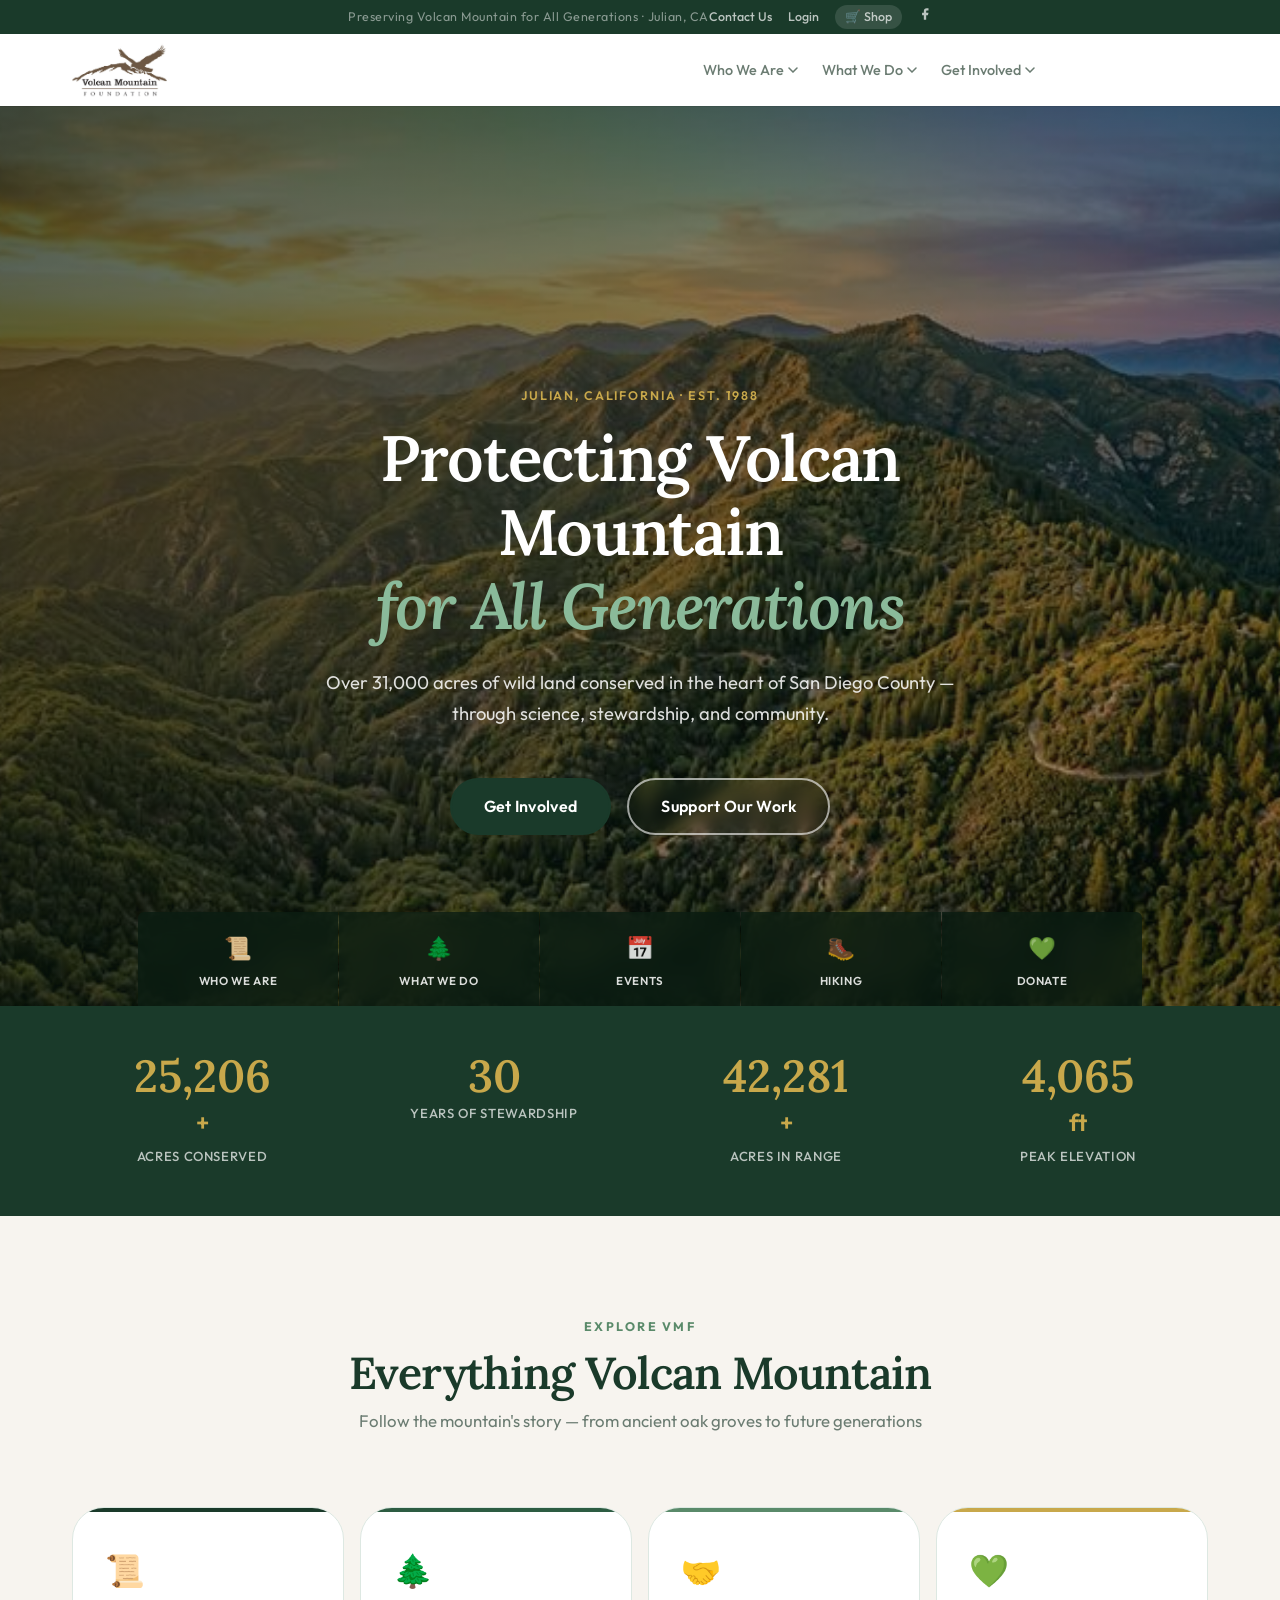
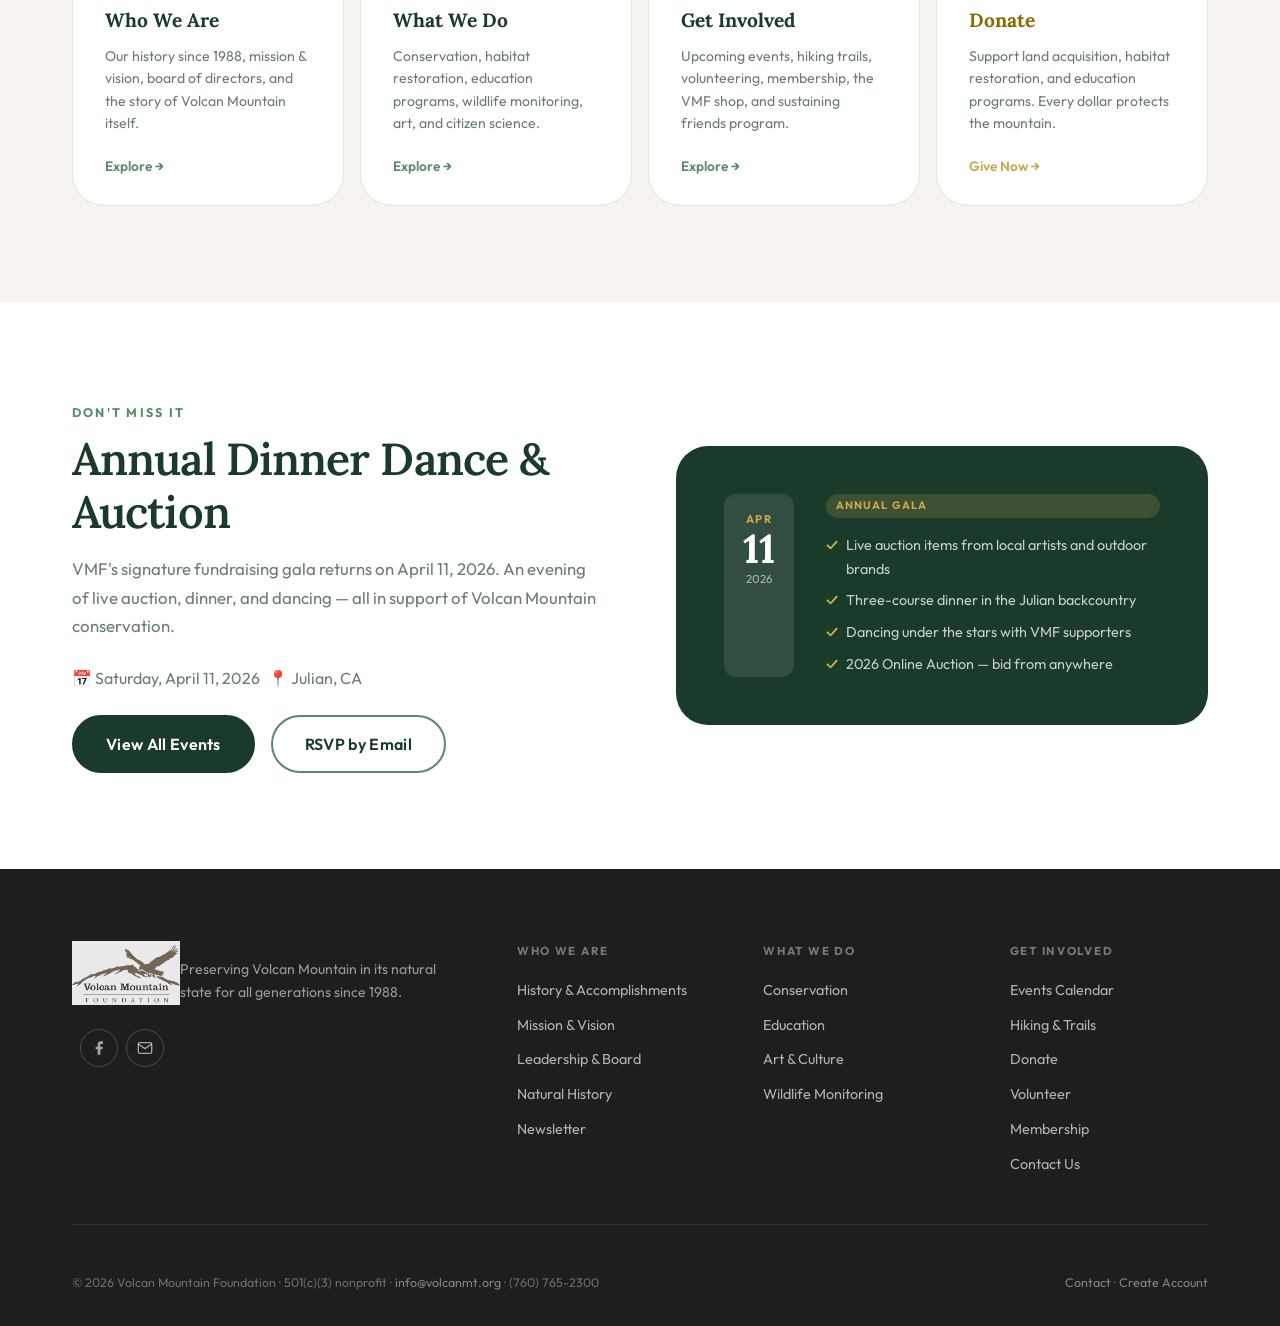
==== commit 7362b2d0: "Update facebook URL" ====
--- a/index.html
+++ b/index.html
@@ -20,7 +20,7 @@
         <a href="contact.html" id="tb-contact">Contact Us</a>
         <a href="https://www.volcanmt.org/user/login" target="_blank" rel="noopener" id="tb-login">Login</a>
         <a href="get-involved.html#shop" class="top-bar-shop" id="tb-shop">🛒 Shop</a>
-        <a href="https://www.facebook.com/VolcanMountain" target="_blank" rel="noopener" aria-label="Facebook" id="tb-fb">
+        <a href="https://www.facebook.com/VolcanMountainFoundation" target="_blank" rel="noopener" aria-label="Facebook" id="tb-fb">
           <svg width="14" height="14" viewBox="0 0 24 24" fill="currentColor"><path d="M18 2h-3a5 5 0 00-5 5v3H7v4h3v8h4v-8h3l1-4h-4V7a1 1 0 011-1h3z"/></svg>
         </a>
       </nav>
@@ -281,7 +281,7 @@
             <img src="logo.jpeg" alt="Volcan Mountain Foundation" class="nav-logo-img footer-logo-img" />
           <p class="footer-mission">Preserving Volcan Mountain in its natural state for all generations since 1988.</p>
           <div class="footer-social">
-            <a href="https://facebook.com/VolcanMountain" target="_blank" rel="noopener" class="social-link" aria-label="Facebook"><svg viewBox="0 0 24 24" fill="currentColor"><path d="M18 2h-3a5 5 0 00-5 5v3H7v4h3v8h4v-8h3l1-4h-4V7a1 1 0 011-1h3z"/></svg></a>
+            <a href="https://www.facebook.com/VolcanMountainFoundation" target="_blank" rel="noopener" class="social-link" aria-label="Facebook"><svg viewBox="0 0 24 24" fill="currentColor"><path d="M18 2h-3a5 5 0 00-5 5v3H7v4h3v8h4v-8h3l1-4h-4V7a1 1 0 011-1h3z"/></svg></a>
             <a href="mailto:info@volcanmt.org" class="social-link" aria-label="Email"><svg viewBox="0 0 24 24" fill="none" stroke="currentColor" stroke-width="2"><path d="M4 4h16c1.1 0 2 .9 2 2v12c0 1.1-.9 2-2 2H4c-1.1 0-2-.9-2-2V6c0-1.1.9-2 2-2z"/><polyline points="22,6 12,13 2,6"/></svg></a>
           </div>
         </div>
--- a/style.css
+++ b/style.css
@@ -54,6 +54,7 @@
   /* Layout */
   --max-width:  1200px;
   --nav-height: 72px;
+  --top-bar-height: 34px;
 }
 
 /* ── Reset & Base ───────────────────────────────────────────── */
@@ -186,7 +187,7 @@
 /* ── Navigation ─────────────────────────────────────────────── */
 .site-header {
   position: sticky;
-  top: 0;
+  top: var(--top-bar-height);
   left: 0; right: 0;
   z-index: 1000;
   height: var(--nav-height);
@@ -1428,9 +1429,12 @@
   color: rgba(255,255,255,0.75);
   font-size: 0.78rem;
   padding: 6px 0;
-  position: fixed;
+  position: sticky;
   top: 0; left: 0; right: 0;
-  z-index: 1001;
+  z-index: 1002;
+  height: var(--top-bar-height);
+  display: flex;
+  align-items: center;
   transition: transform var(--transition);
 }
 
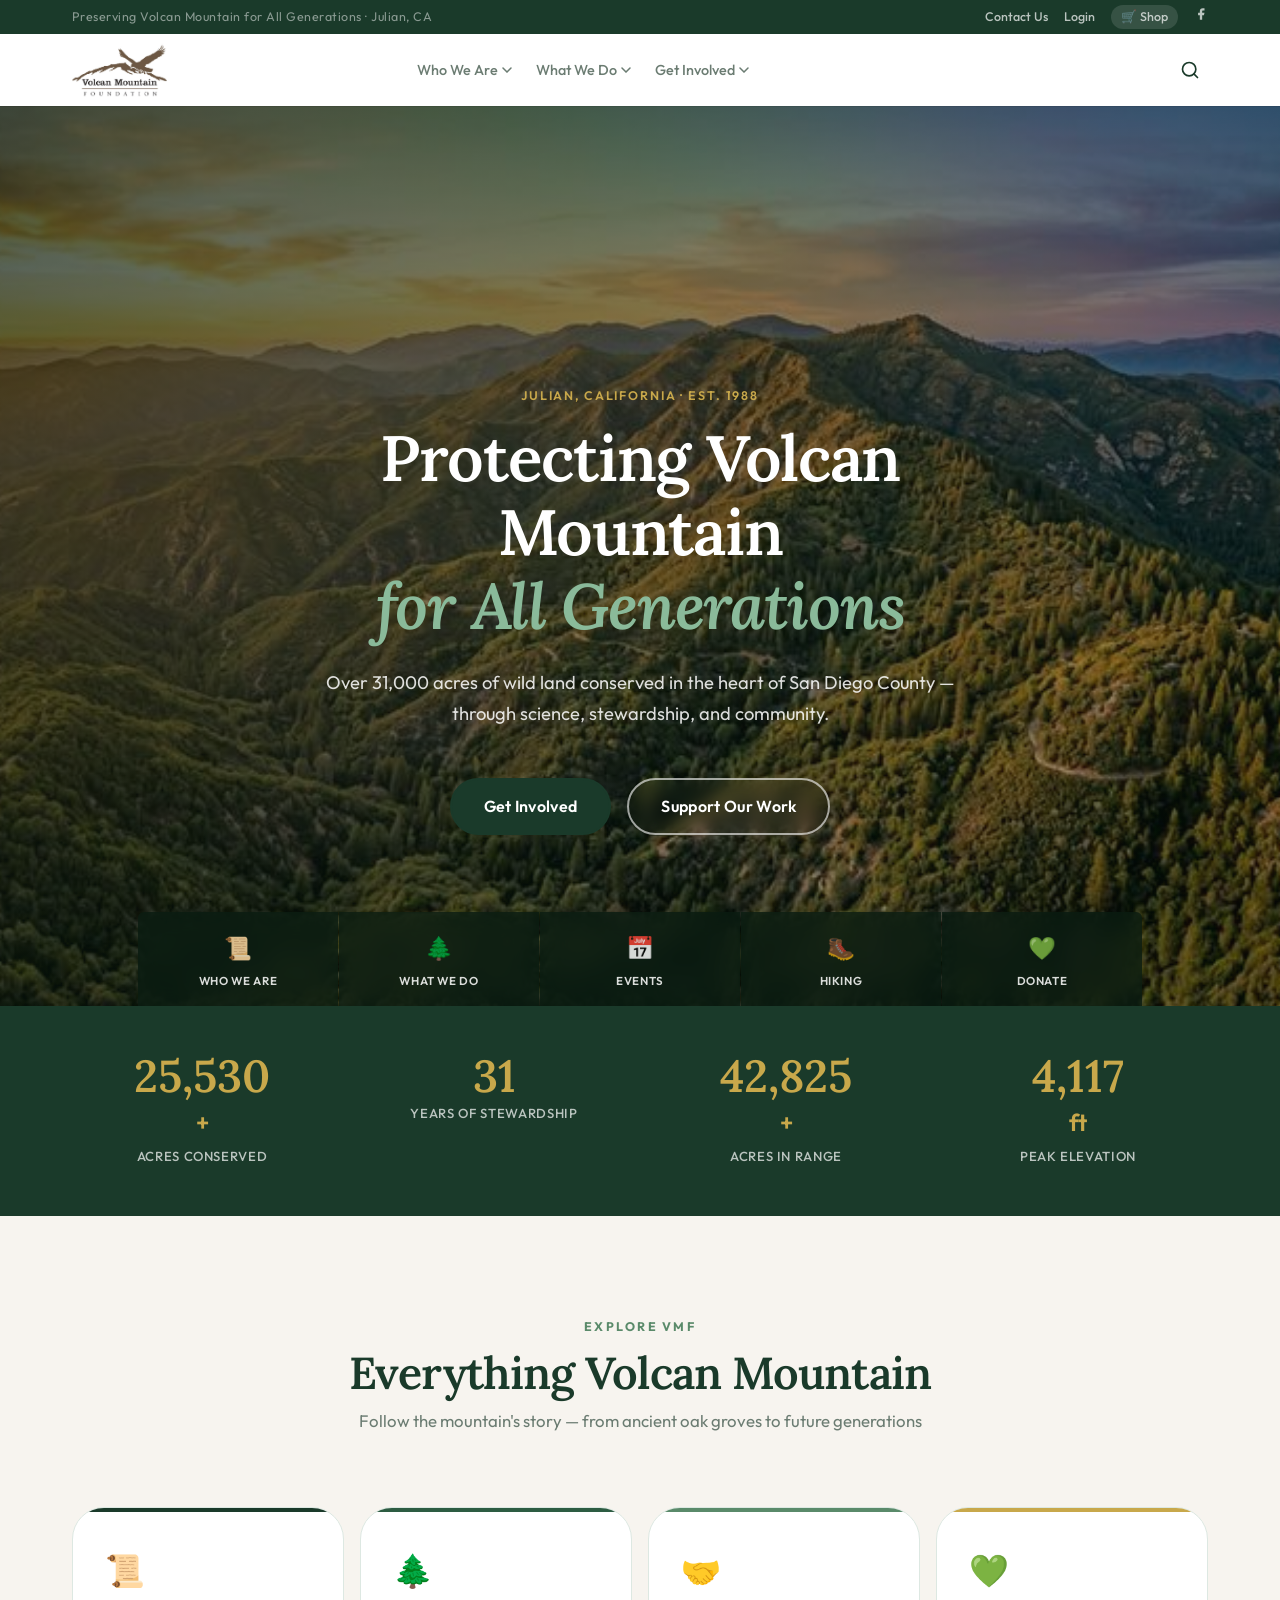
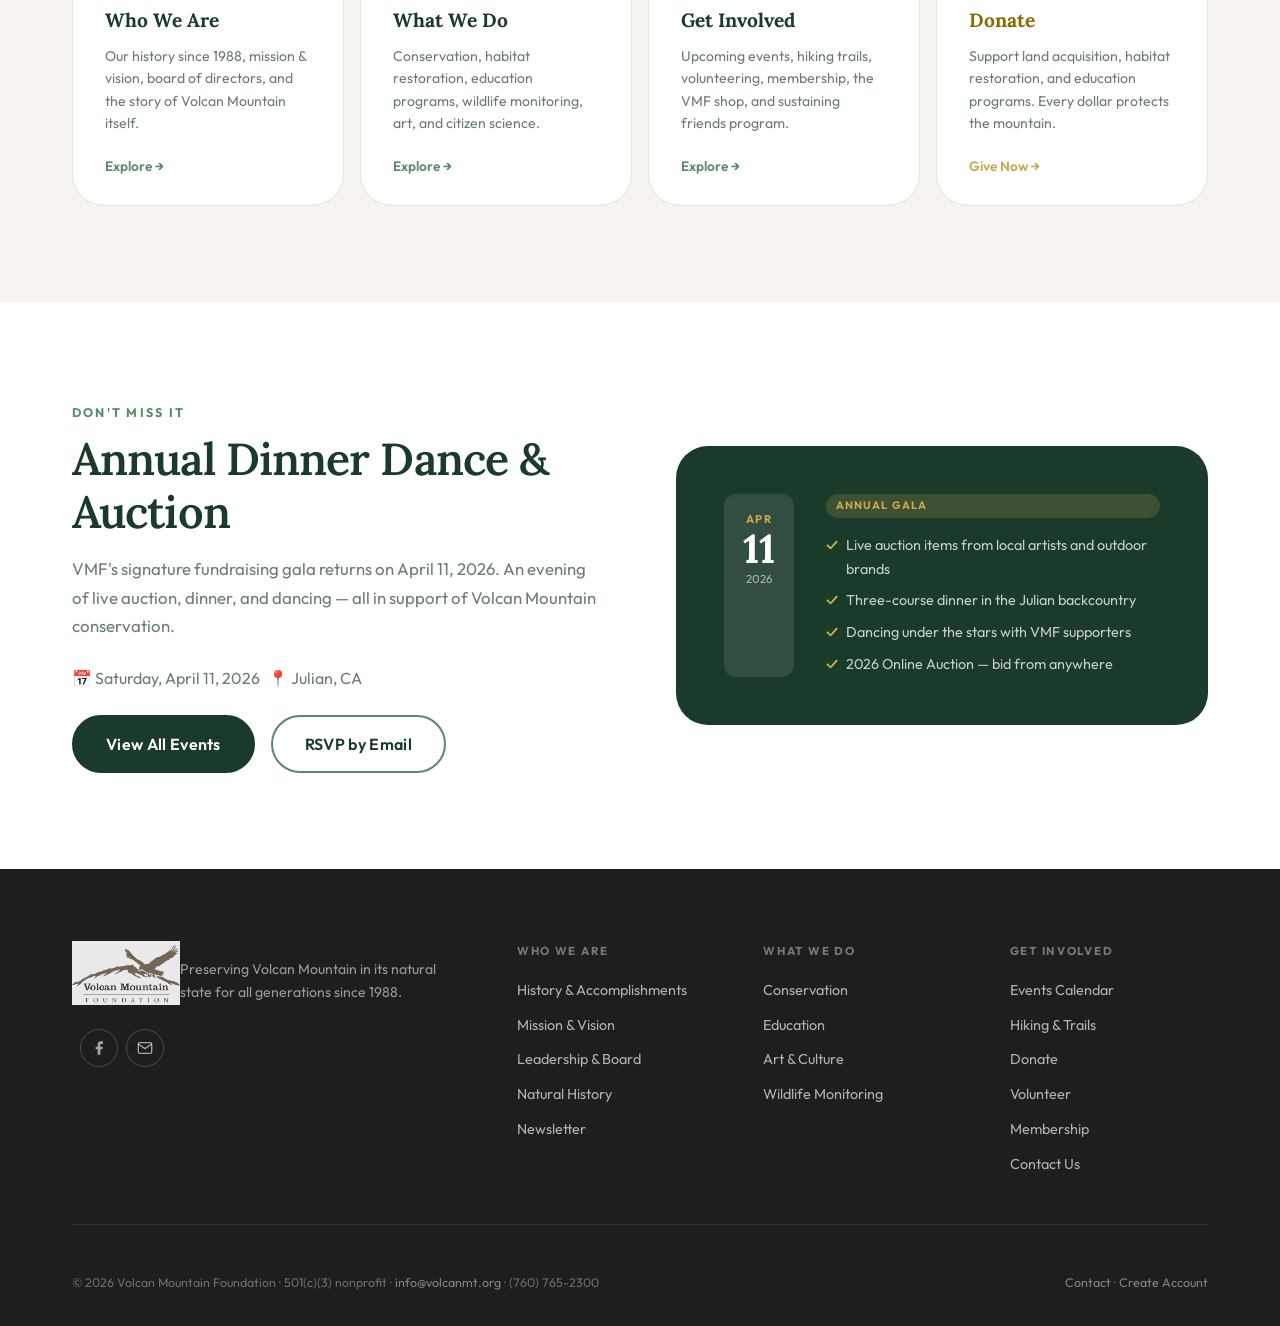
==== commit 338af03f: "Implement client-side site search feature with native modal" ====
--- a/index.html
+++ b/index.html
@@ -297,5 +297,6 @@
   </footer>
 
   <script src="main.js"></script>
+  <script src="search.js"></script>
 </body>
 </html>
--- a/style.css
+++ b/style.css
@@ -1368,7 +1368,7 @@
 @media (max-width: 768px) {
   :root { --space-4xl: 3.5rem; --space-3xl: 2.5rem; }
 
-  .nav-toggle { display: flex; color: var(--clr-white); }
+  .nav-toggle { display: flex; color: var(--clr-forest); }
   .site-header.scrolled .nav-toggle { color: var(--clr-forest); }
 
   .nav-links {
@@ -1428,13 +1428,11 @@
   background: var(--clr-forest);
   color: rgba(255,255,255,0.75);
   font-size: 0.78rem;
-  padding: 6px 0;
+  padding: 0;
   position: sticky;
   top: 0; left: 0; right: 0;
   z-index: 1002;
   height: var(--top-bar-height);
-  display: flex;
-  align-items: center;
   transition: transform var(--transition);
 }
 
@@ -1444,6 +1442,8 @@
   display: flex;
   justify-content: space-between;
   align-items: center;
+  height: 100%;
+  width: 100%;
 }
 
 .top-bar-tagline { opacity: 0.65; letter-spacing: 0.04em; }
@@ -1760,7 +1760,7 @@
 
 .timeline {
   position: relative;
-  padding-left: 80px;
+  padding-left: 140px;
   display: flex;
   flex-direction: column;
   gap: var(--space-xl);
@@ -1771,7 +1771,7 @@
 .timeline::before {
   content: '';
   position: absolute;
-  left: 36px;
+  left: 90px;
   top: 0; bottom: 0;
   width: 2px;
   background: linear-gradient(to bottom, var(--clr-moss), var(--clr-sage), var(--clr-forest));
@@ -1779,15 +1779,13 @@
 
 .timeline-item {
   position: relative;
-  display: flex;
-  gap: var(--space-xl);
-  align-items: flex-start;
+  display: block;
 }
 
 .timeline-item::before {
   content: '';
   position: absolute;
-  left: -50px;
+  left: -56px;
   top: 6px;
   width: 12px; height: 12px;
   border-radius: 50%;
@@ -1800,7 +1798,7 @@
   background: var(--clr-forest);
   box-shadow: 0 0 0 2px var(--clr-forest), 0 0 0 5px rgba(45,92,66,0.2);
   width: 16px; height: 16px;
-  left: -52px;
+  left: -58px;
 }
 
 .timeline-year {
@@ -1808,11 +1806,11 @@
   font-size: 0.9rem;
   font-weight: 600;
   color: var(--clr-sage);
-  min-width: 80px;
+  width: 80px;
   padding-top: 2px;
   text-align: right;
   position: absolute;
-  left: -72px;
+  left: -150px;
   top: 0;
 }
 
@@ -2170,15 +2168,39 @@
   .top-bar { display: none; }
   .site-header { top: 0 !important; }
   .hero-content { padding-top: calc(var(--nav-height) + var(--space-4xl)) !important; }
-  .mega-menu { display: none; }
+  
+  .mega-menu {
+    display: none;
+    position: static;
+    min-width: 100%;
+    transform: none;
+    opacity: 1;
+    pointer-events: auto;
+    background: transparent;
+    padding: var(--space-sm) 0 var(--space-md) var(--space-md);
+    box-shadow: none;
+    border-top: none;
+  }
+  .mega-menu::before, .mega-menu::after { display: none; }
+  .mega-grid { grid-template-columns: 1fr; gap: var(--space-md); }
+  .nav-item.mega-open .mega-menu { display: block; }
+  
   .hero-quick-access { display: none; }
   .hike-grid { grid-template-columns: 1fr; }
   .involve-grid { grid-template-columns: 1fr 1fr; }
-  .timeline { padding-left: 40px; }
-  .timeline-year { left: -38px; font-size: 0.75rem; min-width: 40px; }
-  .timeline::before { left: 16px; }
-  .timeline-item::before { left: -26px; }
-  .timeline-item--current::before { left: -28px; }
+  .timeline { padding-left: 32px; }
+  .timeline::before { left: 8px; }
+  .timeline-item::before { left: -30px; }
+  .timeline-item--current::before { left: -32px; }
+  .timeline-item { display: flex; flex-direction: column; gap: 0; }
+  .timeline-year { 
+    position: static; 
+    width: auto; 
+    text-align: left; 
+    margin-bottom: var(--space-xs); 
+    font-size: 0.85rem; 
+    padding-top: 0; 
+  }
   .footer-grid { grid-template-columns: 1fr 1fr !important; }
   .art-actions { flex-direction: column; }
   .edu-actions { flex-direction: column; }
@@ -2237,6 +2259,8 @@
   border-top: 1px solid rgba(255,255,255,0.1);
   background: rgba(0,0,0,0.2);
   backdrop-filter: blur(10px);
+  position: relative;
+  z-index: 2;
 }
 
 .page-subnav a {
@@ -2507,9 +2531,98 @@
   .gateway-grid { grid-template-columns: 1fr 1fr; }
   .featured-event-card { flex-direction: column; }
   .leadership-grid { grid-template-columns: 1fr; }
-  .page-subnav { overflow-x: auto; justify-content: flex-start; flex-wrap: nowrap; padding: 0 var(--space-md); }
+  .page-subnav { 
+    overflow-x: visible; 
+    justify-content: center; 
+    flex-wrap: wrap; 
+    padding: var(--space-sm) var(--space-md);
+    position: sticky;
+    top: var(--nav-height);
+    z-index: 999;
+  }
 }
 
 @media (max-width: 480px) {
   .gateway-grid { grid-template-columns: 1fr; }
 }
+
+/* ── Site Search Modal ──────────────────────────────────────── */
+.nav-actions-wrapper {
+  display: flex;
+  align-items: center;
+  gap: var(--space-md);
+  margin-left: auto;
+}
+
+@media (max-width: 768px) {
+  .nav-actions-wrapper { margin-left: auto; margin-right: var(--space-md); }
+}
+
+.nav-search-btn {
+  color: var(--clr-forest);
+  background: transparent;
+  padding: 8px;
+  border-radius: 50%;
+  display: flex;
+  align-items: center;
+  justify-content: center;
+  transition: all var(--transition);
+}
+
+.site-header.scrolled .nav-search-btn { color: var(--clr-text-muted); }
+.site-header.scrolled .nav-search-btn:hover,
+.nav-search-btn:hover {
+  color: var(--clr-forest);
+  background: rgba(26,58,42,0.05);
+}
+
+.search-modal {
+  position: fixed;
+  top: 0; left: 0; right: 0; bottom: 0;
+  z-index: 9999;
+  display: flex;
+  justify-content: center;
+  align-items: flex-start;
+  padding-top: 12vh;
+  visibility: hidden;
+  opacity: 0;
+  transition: all var(--transition);
+}
+
+.search-modal.active { visibility: visible; opacity: 1; }
+.search-modal-backdrop {
+  position: absolute; top: 0; left: 0; right: 0; bottom: 0;
+  background: rgba(0,0,0,0.6); backdrop-filter: blur(5px); z-index: 1;
+}
+
+.search-modal-content {
+  position: relative; z-index: 2;
+  background: var(--clr-white);
+  width: 90%; max-width: 600px;
+  border-radius: var(--radius-lg);
+  box-shadow: var(--shadow-xl);
+  overflow: hidden; display: flex; flex-direction: column;
+}
+
+.search-header {
+  display: flex; align-items: center; padding: var(--space-md) var(--space-lg);
+  border-bottom: 1px solid var(--clr-border); gap: var(--space-md);
+}
+
+.search-header svg { color: var(--clr-text-muted); flex-shrink: 0; }
+#vmf-search-input {
+  flex-grow: 1; border: none; font-size: 1.25rem;
+  font-family: var(--font-body); color: var(--clr-text); outline: none; background: transparent;
+}
+#search-close-btn { color: var(--clr-text-muted); font-size: 1.5rem; padding: 4px; border-radius: 4px; }
+#search-close-btn:hover { color: var(--clr-forest); }
+
+.search-results-container { max-height: 60vh; overflow-y: auto; }
+#vmf-search-results { list-style: none; padding: 0; margin: 0; }
+.search-result-item {
+  display: block; padding: var(--space-md) var(--space-lg);
+  border-bottom: 1px solid var(--clr-border); transition: background var(--transition); color: var(--clr-text);
+}
+.search-result-item:hover { background: var(--clr-cream); color: var(--clr-forest); }
+.search-result-title { font-weight: 500; font-size: 1.05rem; }
+.no-results { padding: var(--space-xl); text-align: center; color: var(--clr-text-muted); }
